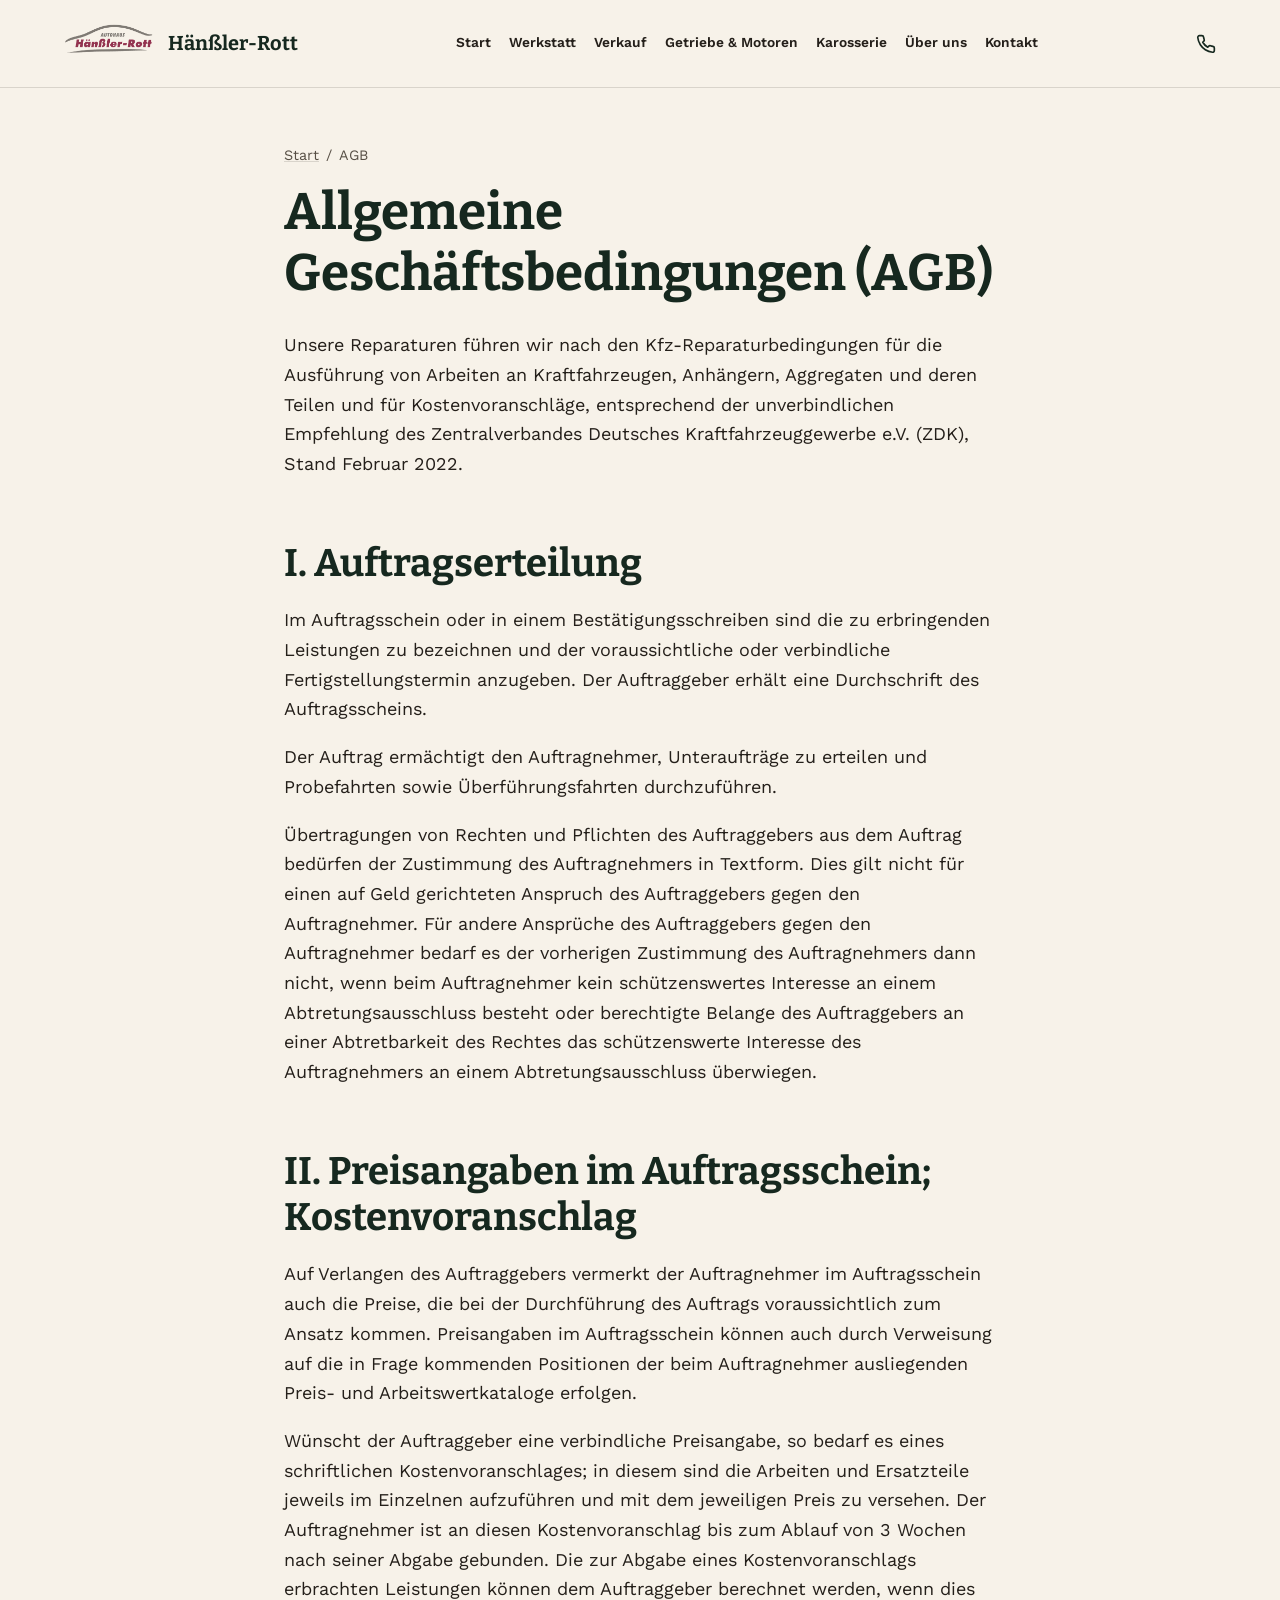
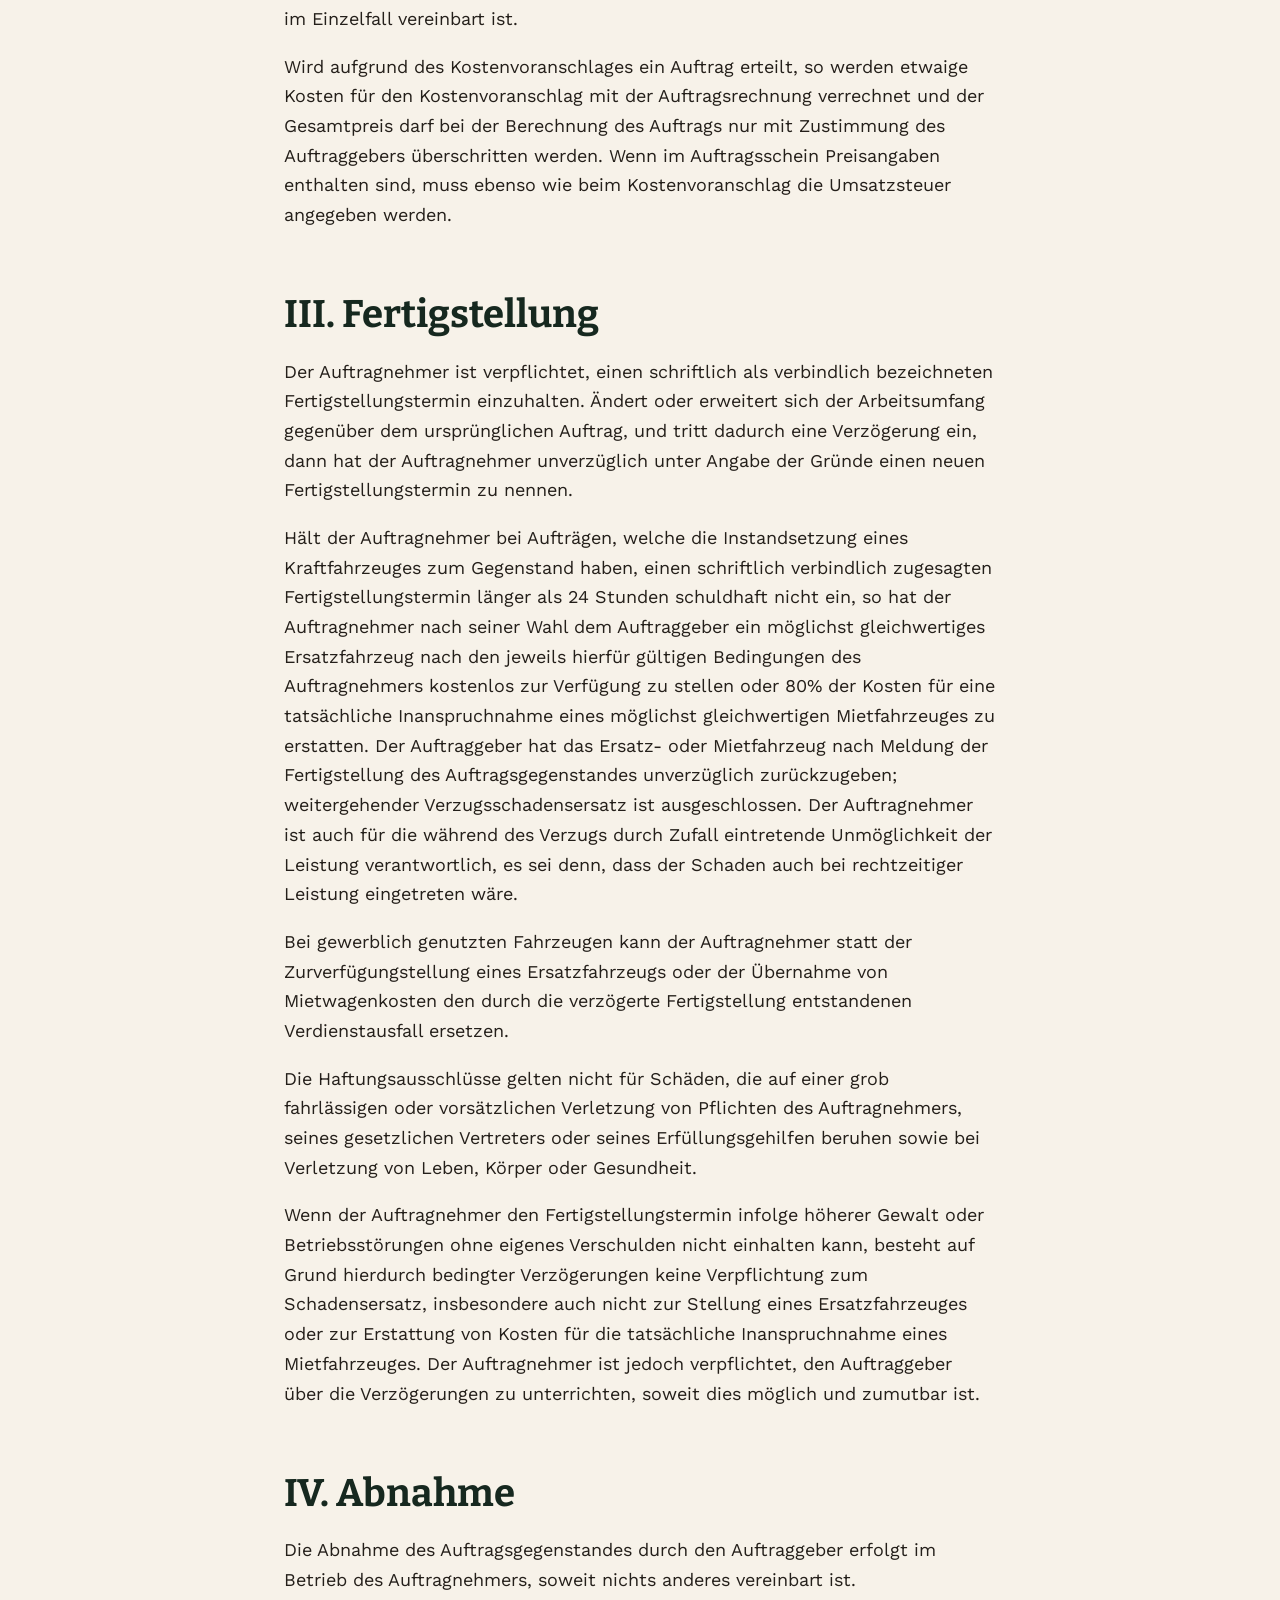
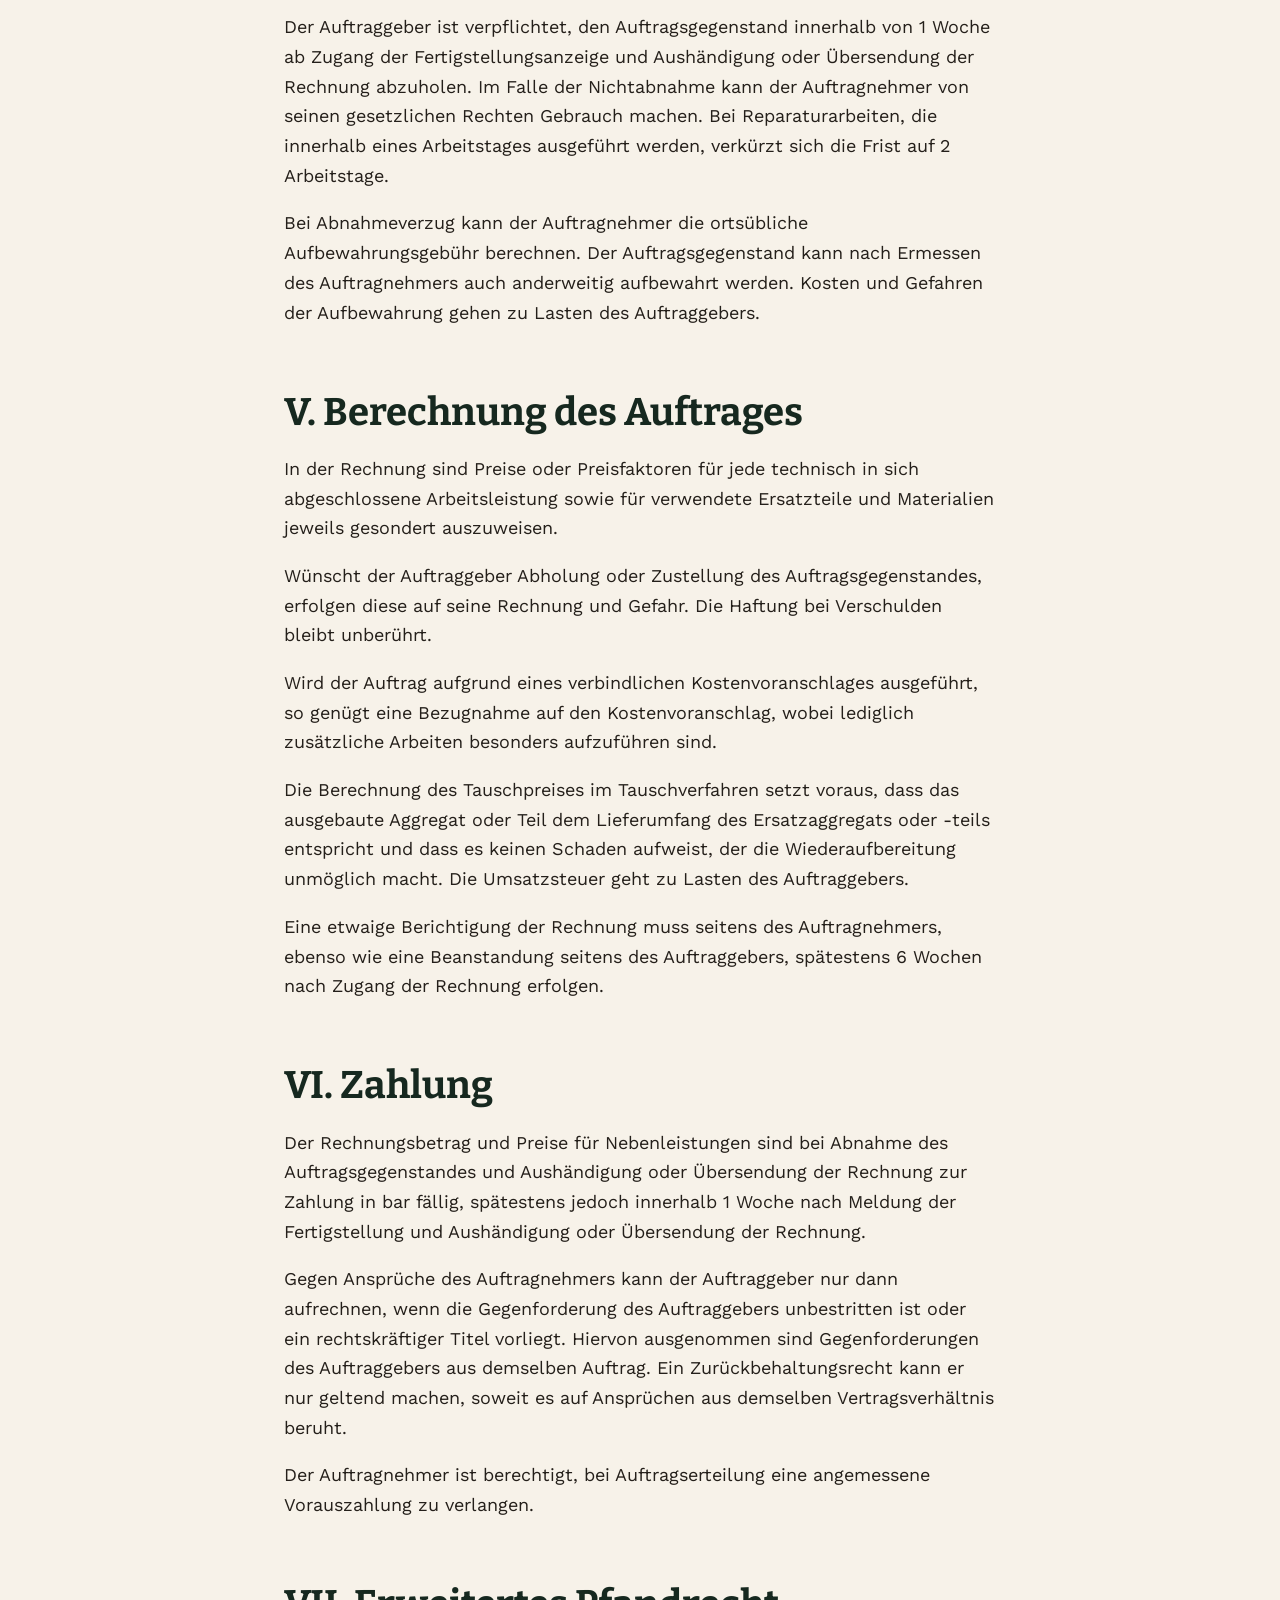
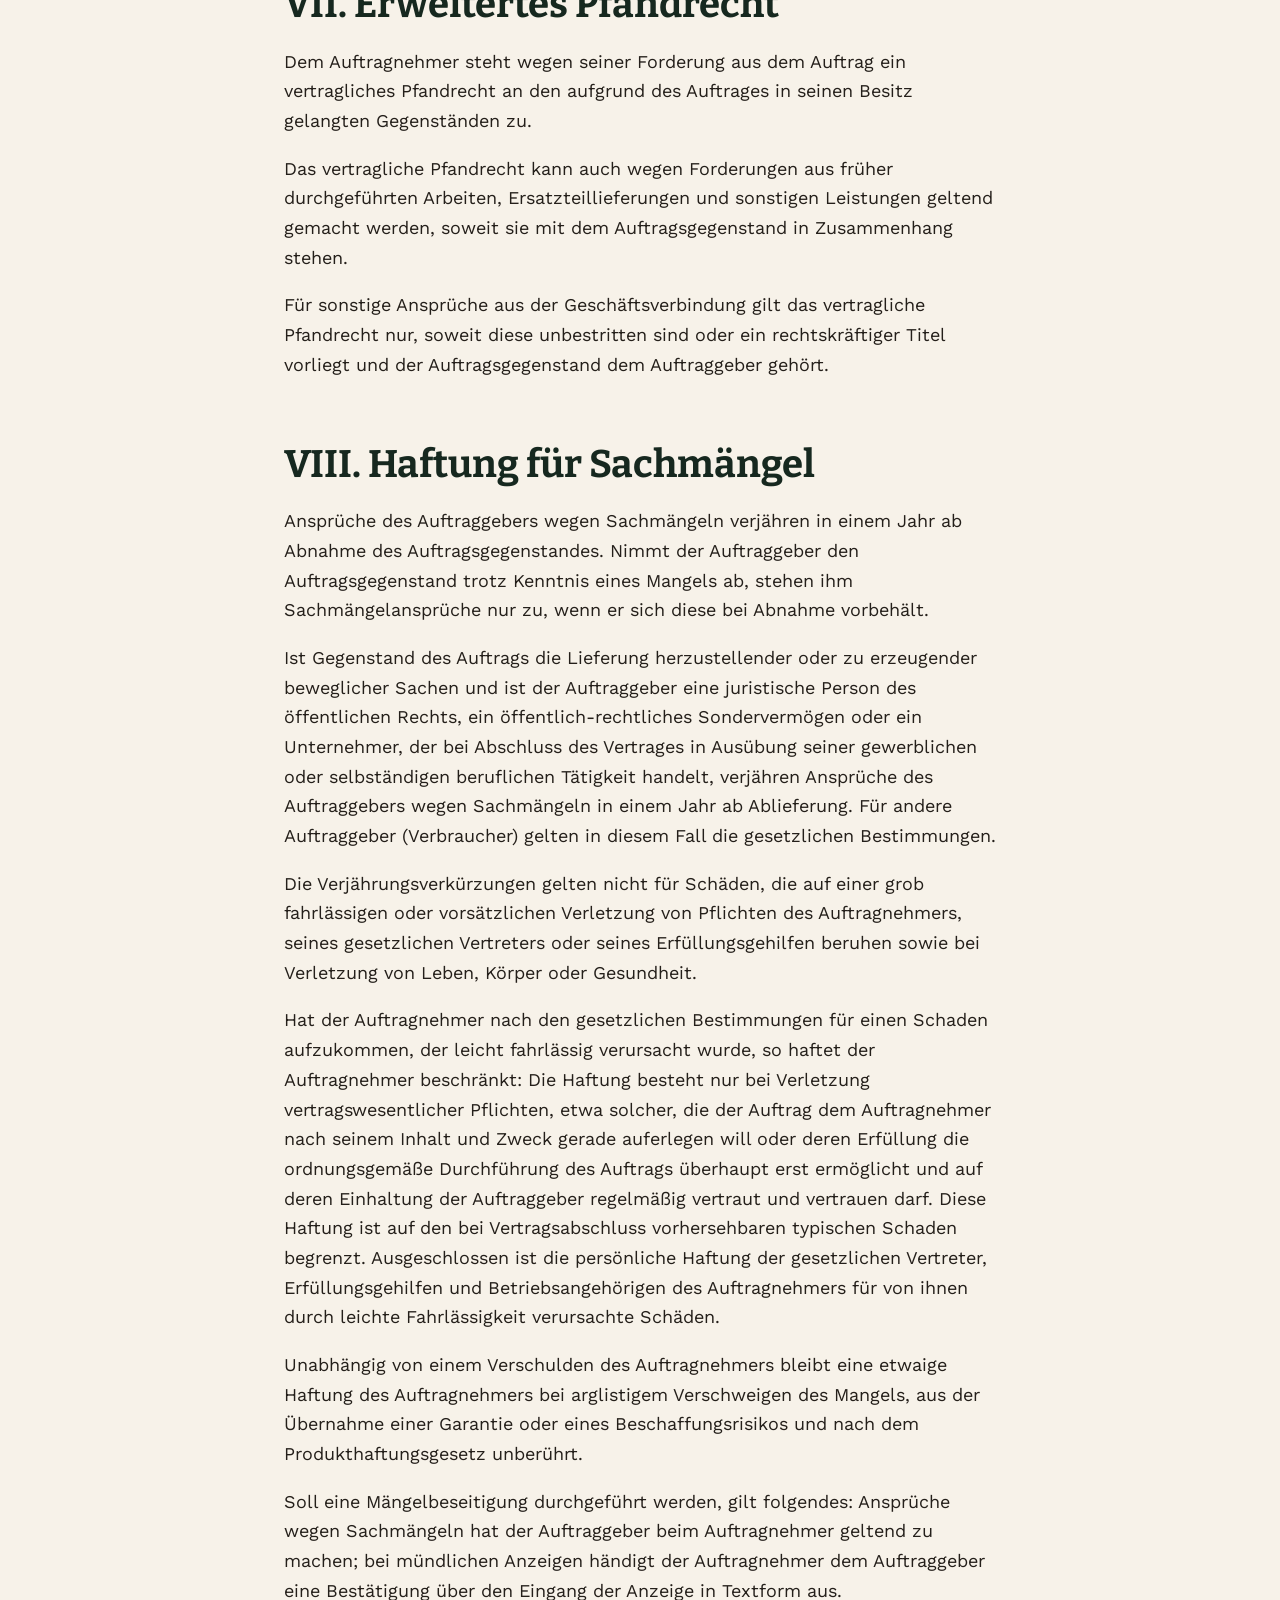
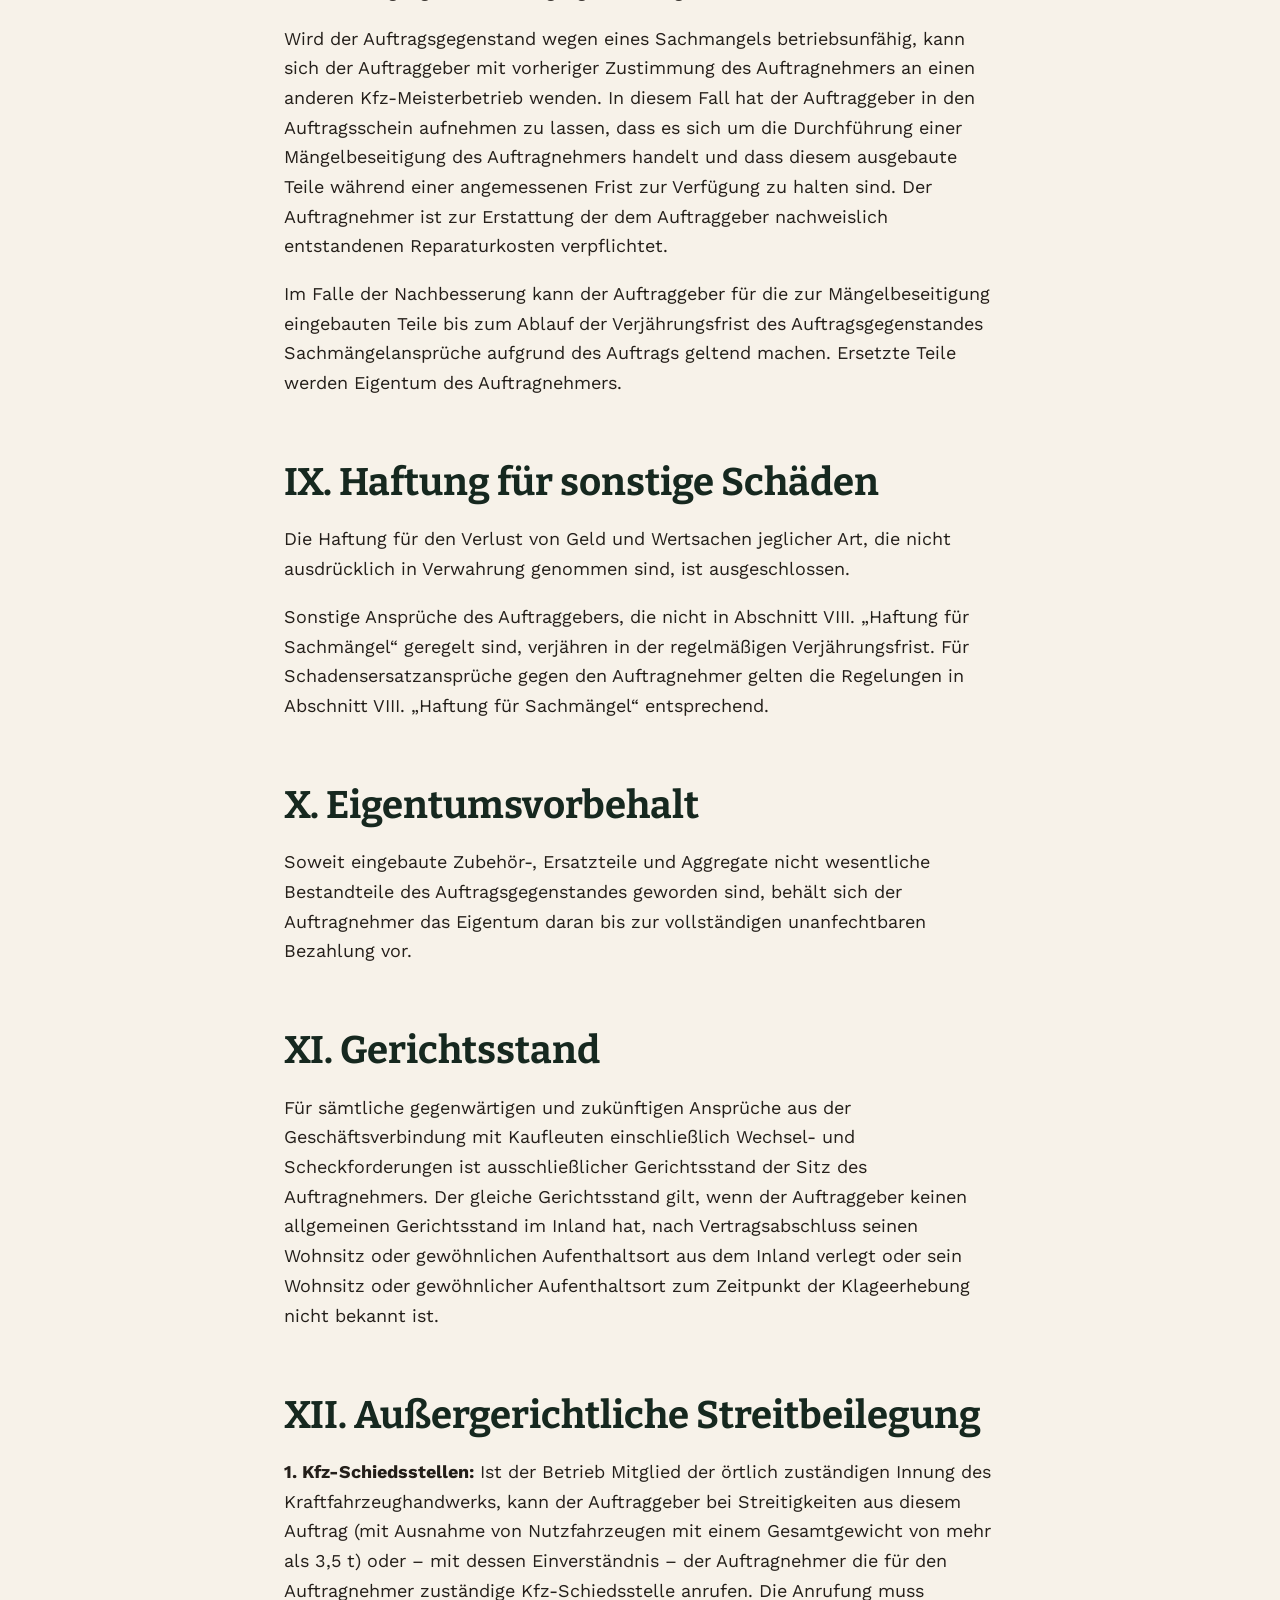
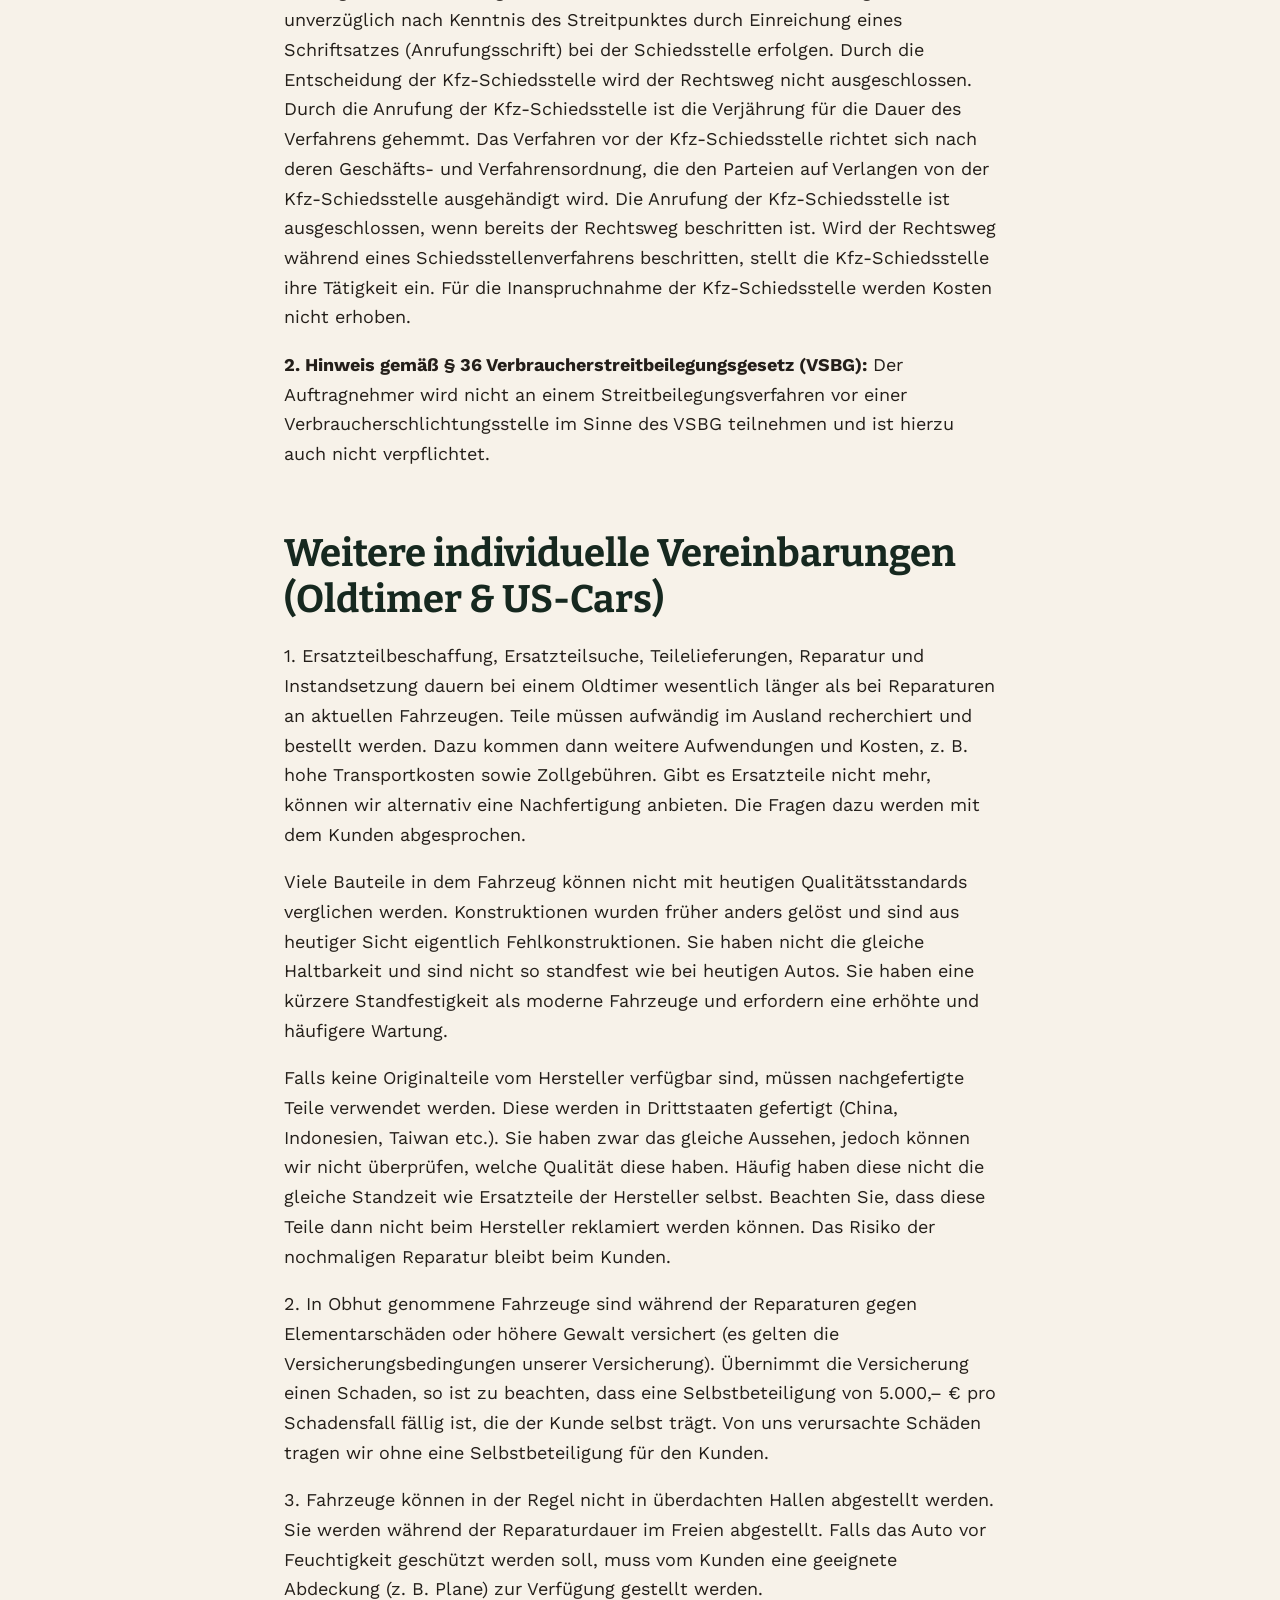
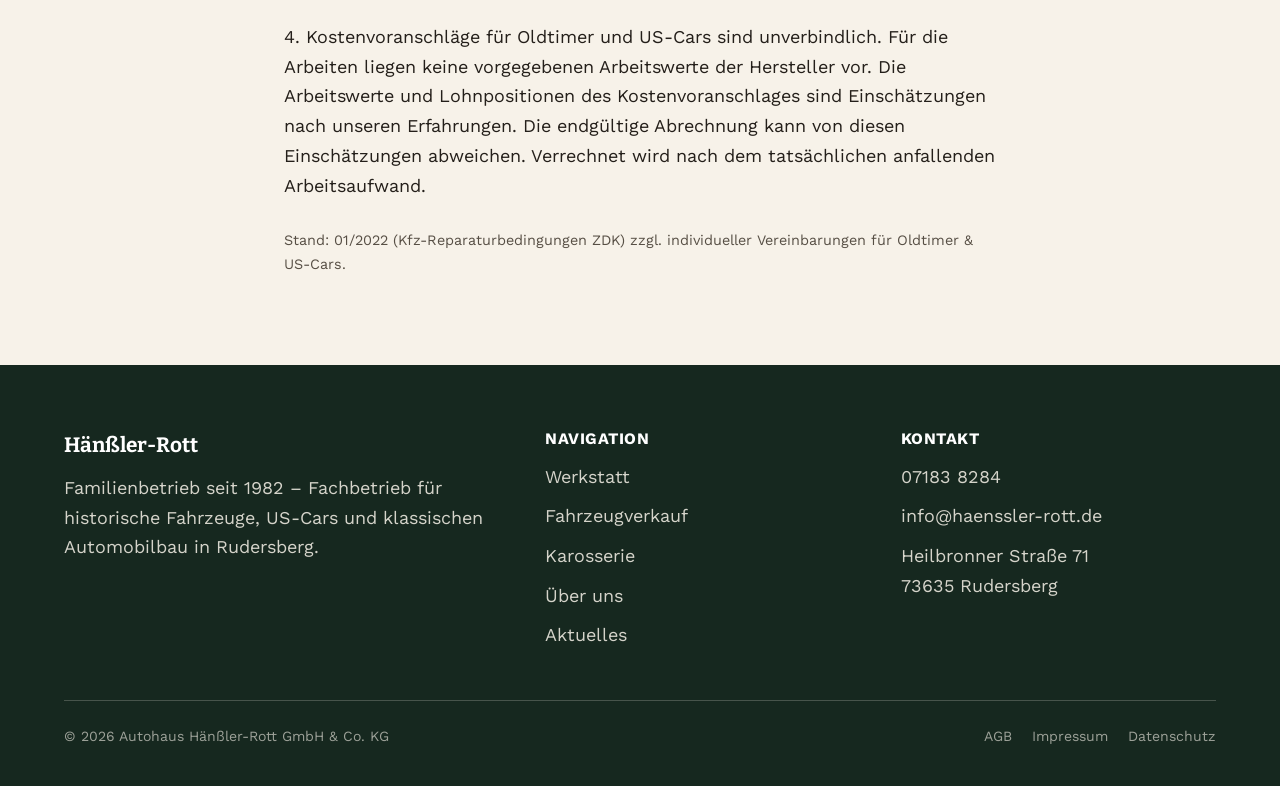
==== agb.html @ e5d375b8 "Add cache-busting query string to CSS/JS to force fresh fetch GitHub Pages/Fastly cache-control was " ====
<!DOCTYPE html>
<html lang="de">
<head>
<meta charset="UTF-8">
<meta name="viewport" content="width=device-width, initial-scale=1.0">
<meta name="description" content="Allgemeine Geschäftsbedingungen (AGB) von Autohaus Hänßler-Rott für Reparaturaufträge, inkl. besonderer Regelungen für Oldtimer und US-Cars.">
<title>AGB – Autohaus Hänßler-Rott</title>
<link rel="stylesheet" href="css/fonts.css">
<link rel="stylesheet" href="css/style.css?v=2">
</head>
<body>

<a class="skip-link" href="#main">Zum Inhalt springen</a>

<header class="site-header" id="site-header">
  <div class="container site-header__inner">
    <a href="index.html" class="site-header__brand" aria-label="Hänßler-Rott – Startseite">
      <img src="assets/images/logo.png" alt="Autohaus Hänßler-Rott Logo" class="site-header__logo-img">
      <span class="site-header__brand-text">
        <span class="site-header__brand-main">Hänßler-Rott</span>
        <span class="site-header__brand-sub">Autohaus &amp; Oldtimer-Werkstatt seit 1982</span>
      </span>
    </a>
    <nav id="site-nav" aria-label="Hauptnavigation">
      <ul class="site-nav__list">
        <li><a href="index.html" class="site-nav__link">Start</a></li>
        <li><a href="werkstatt.html" class="site-nav__link">Werkstatt</a></li>
        <li><a href="verkauf.html" class="site-nav__link">Verkauf</a></li>
        <li><a href="getriebe-motoren-differential.html" class="site-nav__link">Getriebe &amp; Motoren</a></li>
        <li><a href="karosserie.html" class="site-nav__link">Karosserie</a></li>
        <li><a href="ueber-uns.html" class="site-nav__link">Über uns</a></li>
        <li><a href="kontakt.html" class="site-nav__link">Kontakt</a></li>
      </ul>
    </nav>
    <div class="site-header__actions">
      <a href="tel:+4971838284" class="site-header__phone">
        <svg viewBox="0 0 24 24" fill="none" stroke="currentColor" stroke-width="2" stroke-linecap="round" stroke-linejoin="round" aria-hidden="true"><path d="M22 16.92v3a2 2 0 0 1-2.18 2 19.79 19.79 0 0 1-8.63-3.07 19.5 19.5 0 0 1-6-6 19.79 19.79 0 0 1-3.07-8.67A2 2 0 0 1 4.11 2h3a2 2 0 0 1 2 1.72c.127.96.361 1.903.7 2.81a2 2 0 0 1-.45 2.11L8.09 9.91a16 16 0 0 0 6 6l1.27-1.27a2 2 0 0 1 2.11-.45c.907.339 1.85.573 2.81.7A2 2 0 0 1 22 16.92z"/></svg>
        <span>07183 8284</span>
      </a>
      <button id="nav-toggle" class="nav-toggle" aria-label="Menü öffnen" aria-expanded="false" aria-controls="site-nav">
        <span></span><span></span><span></span>
      </button>
    </div>
  </div>
</header>

<main id="main">
  <section class="section" style="padding-top:56px;">
    <div class="container legal-content">
      <p class="breadcrumb" style="color: var(--color-ink-soft);"><a href="index.html">Start</a><span aria-hidden="true">/</span>AGB</p>
      <h1>Allgemeine Geschäftsbedingungen (AGB)</h1>
      <p>Unsere Reparaturen führen wir nach den Kfz-Reparaturbedingungen für die Ausführung von Arbeiten an Kraftfahrzeugen, Anhängern, Aggregaten und deren Teilen und für Kostenvoranschläge, entsprechend der unverbindlichen Empfehlung des Zentralverbandes Deutsches Kraftfahrzeuggewerbe e.V. (ZDK), Stand Februar 2022.</p>

      <h2>I. Auftragserteilung</h2>
      <p>Im Auftragsschein oder in einem Bestätigungsschreiben sind die zu erbringenden Leistungen zu bezeichnen und der voraussichtliche oder verbindliche Fertigstellungstermin anzugeben. Der Auftraggeber erhält eine Durchschrift des Auftragsscheins.</p>
      <p>Der Auftrag ermächtigt den Auftragnehmer, Unteraufträge zu erteilen und Probefahrten sowie Überführungsfahrten durchzuführen.</p>
      <p>Übertragungen von Rechten und Pflichten des Auftraggebers aus dem Auftrag bedürfen der Zustimmung des Auftragnehmers in Textform. Dies gilt nicht für einen auf Geld gerichteten Anspruch des Auftraggebers gegen den Auftragnehmer. Für andere Ansprüche des Auftraggebers gegen den Auftragnehmer bedarf es der vorherigen Zustimmung des Auftragnehmers dann nicht, wenn beim Auftragnehmer kein schützenswertes Interesse an einem Abtretungsausschluss besteht oder berechtigte Belange des Auftraggebers an einer Abtretbarkeit des Rechtes das schützenswerte Interesse des Auftragnehmers an einem Abtretungsausschluss überwiegen.</p>

      <h2>II. Preisangaben im Auftragsschein; Kostenvoranschlag</h2>
      <p>Auf Verlangen des Auftraggebers vermerkt der Auftragnehmer im Auftragsschein auch die Preise, die bei der Durchführung des Auftrags voraussichtlich zum Ansatz kommen. Preisangaben im Auftragsschein können auch durch Verweisung auf die in Frage kommenden Positionen der beim Auftragnehmer ausliegenden Preis- und Arbeitswertkataloge erfolgen.</p>
      <p>Wünscht der Auftraggeber eine verbindliche Preisangabe, so bedarf es eines schriftlichen Kostenvoranschlages; in diesem sind die Arbeiten und Ersatzteile jeweils im Einzelnen aufzuführen und mit dem jeweiligen Preis zu versehen. Der Auftragnehmer ist an diesen Kostenvoranschlag bis zum Ablauf von 3 Wochen nach seiner Abgabe gebunden. Die zur Abgabe eines Kostenvoranschlags erbrachten Leistungen können dem Auftraggeber berechnet werden, wenn dies im Einzelfall vereinbart ist.</p>
      <p>Wird aufgrund des Kostenvoranschlages ein Auftrag erteilt, so werden etwaige Kosten für den Kostenvoranschlag mit der Auftragsrechnung verrechnet und der Gesamtpreis darf bei der Berechnung des Auftrags nur mit Zustimmung des Auftraggebers überschritten werden. Wenn im Auftragsschein Preisangaben enthalten sind, muss ebenso wie beim Kostenvoranschlag die Umsatzsteuer angegeben werden.</p>

      <h2>III. Fertigstellung</h2>
      <p>Der Auftragnehmer ist verpflichtet, einen schriftlich als verbindlich bezeichneten Fertigstellungstermin einzuhalten. Ändert oder erweitert sich der Arbeitsumfang gegenüber dem ursprünglichen Auftrag, und tritt dadurch eine Verzögerung ein, dann hat der Auftragnehmer unverzüglich unter Angabe der Gründe einen neuen Fertigstellungstermin zu nennen.</p>
      <p>Hält der Auftragnehmer bei Aufträgen, welche die Instandsetzung eines Kraftfahrzeuges zum Gegenstand haben, einen schriftlich verbindlich zugesagten Fertigstellungstermin länger als 24 Stunden schuldhaft nicht ein, so hat der Auftragnehmer nach seiner Wahl dem Auftraggeber ein möglichst gleichwertiges Ersatzfahrzeug nach den jeweils hierfür gültigen Bedingungen des Auftragnehmers kostenlos zur Verfügung zu stellen oder 80% der Kosten für eine tatsächliche Inanspruchnahme eines möglichst gleichwertigen Mietfahrzeuges zu erstatten. Der Auftraggeber hat das Ersatz- oder Mietfahrzeug nach Meldung der Fertigstellung des Auftragsgegenstandes unverzüglich zurückzugeben; weitergehender Verzugsschadensersatz ist ausgeschlossen. Der Auftragnehmer ist auch für die während des Verzugs durch Zufall eintretende Unmöglichkeit der Leistung verantwortlich, es sei denn, dass der Schaden auch bei rechtzeitiger Leistung eingetreten wäre.</p>
      <p>Bei gewerblich genutzten Fahrzeugen kann der Auftragnehmer statt der Zurverfügungstellung eines Ersatzfahrzeugs oder der Übernahme von Mietwagenkosten den durch die verzögerte Fertigstellung entstandenen Verdienstausfall ersetzen.</p>
      <p>Die Haftungsausschlüsse gelten nicht für Schäden, die auf einer grob fahrlässigen oder vorsätzlichen Verletzung von Pflichten des Auftragnehmers, seines gesetzlichen Vertreters oder seines Erfüllungsgehilfen beruhen sowie bei Verletzung von Leben, Körper oder Gesundheit.</p>
      <p>Wenn der Auftragnehmer den Fertigstellungstermin infolge höherer Gewalt oder Betriebsstörungen ohne eigenes Verschulden nicht einhalten kann, besteht auf Grund hierdurch bedingter Verzögerungen keine Verpflichtung zum Schadensersatz, insbesondere auch nicht zur Stellung eines Ersatzfahrzeuges oder zur Erstattung von Kosten für die tatsächliche Inanspruchnahme eines Mietfahrzeuges. Der Auftragnehmer ist jedoch verpflichtet, den Auftraggeber über die Verzögerungen zu unterrichten, soweit dies möglich und zumutbar ist.</p>

      <h2>IV. Abnahme</h2>
      <p>Die Abnahme des Auftragsgegenstandes durch den Auftraggeber erfolgt im Betrieb des Auftragnehmers, soweit nichts anderes vereinbart ist.</p>
      <p>Der Auftraggeber ist verpflichtet, den Auftragsgegenstand innerhalb von 1 Woche ab Zugang der Fertigstellungsanzeige und Aushändigung oder Übersendung der Rechnung abzuholen. Im Falle der Nichtabnahme kann der Auftragnehmer von seinen gesetzlichen Rechten Gebrauch machen. Bei Reparaturarbeiten, die innerhalb eines Arbeitstages ausgeführt werden, verkürzt sich die Frist auf 2 Arbeitstage.</p>
      <p>Bei Abnahmeverzug kann der Auftragnehmer die ortsübliche Aufbewahrungsgebühr berechnen. Der Auftragsgegenstand kann nach Ermessen des Auftragnehmers auch anderweitig aufbewahrt werden. Kosten und Gefahren der Aufbewahrung gehen zu Lasten des Auftraggebers.</p>

      <h2>V. Berechnung des Auftrages</h2>
      <p>In der Rechnung sind Preise oder Preisfaktoren für jede technisch in sich abgeschlossene Arbeitsleistung sowie für verwendete Ersatzteile und Materialien jeweils gesondert auszuweisen.</p>
      <p>Wünscht der Auftraggeber Abholung oder Zustellung des Auftragsgegenstandes, erfolgen diese auf seine Rechnung und Gefahr. Die Haftung bei Verschulden bleibt unberührt.</p>
      <p>Wird der Auftrag aufgrund eines verbindlichen Kostenvoranschlages ausgeführt, so genügt eine Bezugnahme auf den Kostenvoranschlag, wobei lediglich zusätzliche Arbeiten besonders aufzuführen sind.</p>
      <p>Die Berechnung des Tauschpreises im Tauschverfahren setzt voraus, dass das ausgebaute Aggregat oder Teil dem Lieferumfang des Ersatzaggregats oder -teils entspricht und dass es keinen Schaden aufweist, der die Wiederaufbereitung unmöglich macht. Die Umsatzsteuer geht zu Lasten des Auftraggebers.</p>
      <p>Eine etwaige Berichtigung der Rechnung muss seitens des Auftragnehmers, ebenso wie eine Beanstandung seitens des Auftraggebers, spätestens 6 Wochen nach Zugang der Rechnung erfolgen.</p>

      <h2>VI. Zahlung</h2>
      <p>Der Rechnungsbetrag und Preise für Nebenleistungen sind bei Abnahme des Auftragsgegenstandes und Aushändigung oder Übersendung der Rechnung zur Zahlung in bar fällig, spätestens jedoch innerhalb 1 Woche nach Meldung der Fertigstellung und Aushändigung oder Übersendung der Rechnung.</p>
      <p>Gegen Ansprüche des Auftragnehmers kann der Auftraggeber nur dann aufrechnen, wenn die Gegenforderung des Auftraggebers unbestritten ist oder ein rechtskräftiger Titel vorliegt. Hiervon ausgenommen sind Gegenforderungen des Auftraggebers aus demselben Auftrag. Ein Zurückbehaltungsrecht kann er nur geltend machen, soweit es auf Ansprüchen aus demselben Vertragsverhältnis beruht.</p>
      <p>Der Auftragnehmer ist berechtigt, bei Auftragserteilung eine angemessene Vorauszahlung zu verlangen.</p>

      <h2>VII. Erweitertes Pfandrecht</h2>
      <p>Dem Auftragnehmer steht wegen seiner Forderung aus dem Auftrag ein vertragliches Pfandrecht an den aufgrund des Auftrages in seinen Besitz gelangten Gegenständen zu.</p>
      <p>Das vertragliche Pfandrecht kann auch wegen Forderungen aus früher durchgeführten Arbeiten, Ersatzteillieferungen und sonstigen Leistungen geltend gemacht werden, soweit sie mit dem Auftragsgegenstand in Zusammenhang stehen.</p>
      <p>Für sonstige Ansprüche aus der Geschäftsverbindung gilt das vertragliche Pfandrecht nur, soweit diese unbestritten sind oder ein rechtskräftiger Titel vorliegt und der Auftragsgegenstand dem Auftraggeber gehört.</p>

      <h2>VIII. Haftung für Sachmängel</h2>
      <p>Ansprüche des Auftraggebers wegen Sachmängeln verjähren in einem Jahr ab Abnahme des Auftragsgegenstandes. Nimmt der Auftraggeber den Auftragsgegenstand trotz Kenntnis eines Mangels ab, stehen ihm Sachmängelansprüche nur zu, wenn er sich diese bei Abnahme vorbehält.</p>
      <p>Ist Gegenstand des Auftrags die Lieferung herzustellender oder zu erzeugender beweglicher Sachen und ist der Auftraggeber eine juristische Person des öffentlichen Rechts, ein öffentlich-rechtliches Sondervermögen oder ein Unternehmer, der bei Abschluss des Vertrages in Ausübung seiner gewerblichen oder selbständigen beruflichen Tätigkeit handelt, verjähren Ansprüche des Auftraggebers wegen Sachmängeln in einem Jahr ab Ablieferung. Für andere Auftraggeber (Verbraucher) gelten in diesem Fall die gesetzlichen Bestimmungen.</p>
      <p>Die Verjährungsverkürzungen gelten nicht für Schäden, die auf einer grob fahrlässigen oder vorsätzlichen Verletzung von Pflichten des Auftragnehmers, seines gesetzlichen Vertreters oder seines Erfüllungsgehilfen beruhen sowie bei Verletzung von Leben, Körper oder Gesundheit.</p>
      <p>Hat der Auftragnehmer nach den gesetzlichen Bestimmungen für einen Schaden aufzukommen, der leicht fahrlässig verursacht wurde, so haftet der Auftragnehmer beschränkt: Die Haftung besteht nur bei Verletzung vertragswesentlicher Pflichten, etwa solcher, die der Auftrag dem Auftragnehmer nach seinem Inhalt und Zweck gerade auferlegen will oder deren Erfüllung die ordnungsgemäße Durchführung des Auftrags überhaupt erst ermöglicht und auf deren Einhaltung der Auftraggeber regelmäßig vertraut und vertrauen darf. Diese Haftung ist auf den bei Vertragsabschluss vorhersehbaren typischen Schaden begrenzt. Ausgeschlossen ist die persönliche Haftung der gesetzlichen Vertreter, Erfüllungsgehilfen und Betriebsangehörigen des Auftragnehmers für von ihnen durch leichte Fahrlässigkeit verursachte Schäden.</p>
      <p>Unabhängig von einem Verschulden des Auftragnehmers bleibt eine etwaige Haftung des Auftragnehmers bei arglistigem Verschweigen des Mangels, aus der Übernahme einer Garantie oder eines Beschaffungsrisikos und nach dem Produkthaftungsgesetz unberührt.</p>
      <p>Soll eine Mängelbeseitigung durchgeführt werden, gilt folgendes: Ansprüche wegen Sachmängeln hat der Auftraggeber beim Auftragnehmer geltend zu machen; bei mündlichen Anzeigen händigt der Auftragnehmer dem Auftraggeber eine Bestätigung über den Eingang der Anzeige in Textform aus.</p>
      <p>Wird der Auftragsgegenstand wegen eines Sachmangels betriebsunfähig, kann sich der Auftraggeber mit vorheriger Zustimmung des Auftragnehmers an einen anderen Kfz-Meisterbetrieb wenden. In diesem Fall hat der Auftraggeber in den Auftragsschein aufnehmen zu lassen, dass es sich um die Durchführung einer Mängelbeseitigung des Auftragnehmers handelt und dass diesem ausgebaute Teile während einer angemessenen Frist zur Verfügung zu halten sind. Der Auftragnehmer ist zur Erstattung der dem Auftraggeber nachweislich entstandenen Reparaturkosten verpflichtet.</p>
      <p>Im Falle der Nachbesserung kann der Auftraggeber für die zur Mängelbeseitigung eingebauten Teile bis zum Ablauf der Verjährungsfrist des Auftragsgegenstandes Sachmängelansprüche aufgrund des Auftrags geltend machen. Ersetzte Teile werden Eigentum des Auftragnehmers.</p>

      <h2>IX. Haftung für sonstige Schäden</h2>
      <p>Die Haftung für den Verlust von Geld und Wertsachen jeglicher Art, die nicht ausdrücklich in Verwahrung genommen sind, ist ausgeschlossen.</p>
      <p>Sonstige Ansprüche des Auftraggebers, die nicht in Abschnitt VIII. „Haftung für Sachmängel“ geregelt sind, verjähren in der regelmäßigen Verjährungsfrist. Für Schadensersatzansprüche gegen den Auftragnehmer gelten die Regelungen in Abschnitt VIII. „Haftung für Sachmängel“ entsprechend.</p>

      <h2>X. Eigentumsvorbehalt</h2>
      <p>Soweit eingebaute Zubehör-, Ersatzteile und Aggregate nicht wesentliche Bestandteile des Auftragsgegenstandes geworden sind, behält sich der Auftragnehmer das Eigentum daran bis zur vollständigen unanfechtbaren Bezahlung vor.</p>

      <h2>XI. Gerichtsstand</h2>
      <p>Für sämtliche gegenwärtigen und zukünftigen Ansprüche aus der Geschäftsverbindung mit Kaufleuten einschließlich Wechsel- und Scheckforderungen ist ausschließlicher Gerichtsstand der Sitz des Auftragnehmers. Der gleiche Gerichtsstand gilt, wenn der Auftraggeber keinen allgemeinen Gerichtsstand im Inland hat, nach Vertragsabschluss seinen Wohnsitz oder gewöhnlichen Aufenthaltsort aus dem Inland verlegt oder sein Wohnsitz oder gewöhnlicher Aufenthaltsort zum Zeitpunkt der Klageerhebung nicht bekannt ist.</p>

      <h2>XII. Außergerichtliche Streitbeilegung</h2>
      <p><strong>1. Kfz-Schiedsstellen:</strong> Ist der Betrieb Mitglied der örtlich zuständigen Innung des Kraftfahrzeughandwerks, kann der Auftraggeber bei Streitigkeiten aus diesem Auftrag (mit Ausnahme von Nutzfahrzeugen mit einem Gesamtgewicht von mehr als 3,5 t) oder – mit dessen Einverständnis – der Auftragnehmer die für den Auftragnehmer zuständige Kfz-Schiedsstelle anrufen. Die Anrufung muss unverzüglich nach Kenntnis des Streitpunktes durch Einreichung eines Schriftsatzes (Anrufungsschrift) bei der Schiedsstelle erfolgen. Durch die Entscheidung der Kfz-Schiedsstelle wird der Rechtsweg nicht ausgeschlossen. Durch die Anrufung der Kfz-Schiedsstelle ist die Verjährung für die Dauer des Verfahrens gehemmt. Das Verfahren vor der Kfz-Schiedsstelle richtet sich nach deren Geschäfts- und Verfahrensordnung, die den Parteien auf Verlangen von der Kfz-Schiedsstelle ausgehändigt wird. Die Anrufung der Kfz-Schiedsstelle ist ausgeschlossen, wenn bereits der Rechtsweg beschritten ist. Wird der Rechtsweg während eines Schiedsstellenverfahrens beschritten, stellt die Kfz-Schiedsstelle ihre Tätigkeit ein. Für die Inanspruchnahme der Kfz-Schiedsstelle werden Kosten nicht erhoben.</p>
      <p><strong>2. Hinweis gemäß § 36 Verbraucherstreitbeilegungsgesetz (VSBG):</strong> Der Auftragnehmer wird nicht an einem Streitbeilegungsverfahren vor einer Verbraucherschlichtungsstelle im Sinne des VSBG teilnehmen und ist hierzu auch nicht verpflichtet.</p>

      <h2>Weitere individuelle Vereinbarungen (Oldtimer &amp; US-Cars)</h2>
      <p>1. Ersatzteilbeschaffung, Ersatzteilsuche, Teilelieferungen, Reparatur und Instandsetzung dauern bei einem Oldtimer wesentlich länger als bei Reparaturen an aktuellen Fahrzeugen. Teile müssen aufwändig im Ausland recherchiert und bestellt werden. Dazu kommen dann weitere Aufwendungen und Kosten, z. B. hohe Transportkosten sowie Zollgebühren. Gibt es Ersatzteile nicht mehr, können wir alternativ eine Nachfertigung anbieten. Die Fragen dazu werden mit dem Kunden abgesprochen.</p>
      <p>Viele Bauteile in dem Fahrzeug können nicht mit heutigen Qualitätsstandards verglichen werden. Konstruktionen wurden früher anders gelöst und sind aus heutiger Sicht eigentlich Fehlkonstruktionen. Sie haben nicht die gleiche Haltbarkeit und sind nicht so standfest wie bei heutigen Autos. Sie haben eine kürzere Standfestigkeit als moderne Fahrzeuge und erfordern eine erhöhte und häufigere Wartung.</p>
      <p>Falls keine Originalteile vom Hersteller verfügbar sind, müssen nachgefertigte Teile verwendet werden. Diese werden in Drittstaaten gefertigt (China, Indonesien, Taiwan etc.). Sie haben zwar das gleiche Aussehen, jedoch können wir nicht überprüfen, welche Qualität diese haben. Häufig haben diese nicht die gleiche Standzeit wie Ersatzteile der Hersteller selbst. Beachten Sie, dass diese Teile dann nicht beim Hersteller reklamiert werden können. Das Risiko der nochmaligen Reparatur bleibt beim Kunden.</p>
      <p>2. In Obhut genommene Fahrzeuge sind während der Reparaturen gegen Elementarschäden oder höhere Gewalt versichert (es gelten die Versicherungsbedingungen unserer Versicherung). Übernimmt die Versicherung einen Schaden, so ist zu beachten, dass eine Selbstbeteiligung von 5.000,– € pro Schadensfall fällig ist, die der Kunde selbst trägt. Von uns verursachte Schäden tragen wir ohne eine Selbstbeteiligung für den Kunden.</p>
      <p>3. Fahrzeuge können in der Regel nicht in überdachten Hallen abgestellt werden. Sie werden während der Reparaturdauer im Freien abgestellt. Falls das Auto vor Feuchtigkeit geschützt werden soll, muss vom Kunden eine geeignete Abdeckung (z. B. Plane) zur Verfügung gestellt werden.</p>
      <p>4. Kostenvoranschläge für Oldtimer und US-Cars sind unverbindlich. Für die Arbeiten liegen keine vorgegebenen Arbeitswerte der Hersteller vor. Die Arbeitswerte und Lohnpositionen des Kostenvoranschlages sind Einschätzungen nach unseren Erfahrungen. Die endgültige Abrechnung kann von diesen Einschätzungen abweichen. Verrechnet wird nach dem tatsächlichen anfallenden Arbeitsaufwand.</p>

      <p style="margin-top:2em; color: var(--color-ink-soft); font-size:0.9rem;">Stand: 01/2022 (Kfz-Reparaturbedingungen ZDK) zzgl. individueller Vereinbarungen für Oldtimer &amp; US-Cars.</p>
    </div>
  </section>
</main>

<footer class="site-footer">
  <div class="container">
    <div class="footer-grid">
      <div>
        <div class="footer-brand">Hänßler-Rott</div>
        <p>Familienbetrieb seit 1982 – Fachbetrieb für historische Fahrzeuge, US-Cars und klassischen Automobilbau in Rudersberg.</p>
      </div>
      <div>
        <h4>Navigation</h4>
        <ul>
          <li><a href="werkstatt.html">Werkstatt</a></li>
          <li><a href="verkauf.html">Fahrzeugverkauf</a></li>
          <li><a href="karosserie.html">Karosserie</a></li>
          <li><a href="ueber-uns.html">Über uns</a></li>
          <li><a href="aktuelles.html">Aktuelles</a></li>
        </ul>
      </div>
      <div>
        <h4>Kontakt</h4>
        <ul>
          <li><a href="tel:+4971838284">07183 8284</a></li>
          <li><a href="mailto:info@haenssler-rott.de">info@haenssler-rott.de</a></li>
          <li>Heilbronner Straße 71<br>73635 Rudersberg</li>
        </ul>
      </div>
    </div>
    <div class="footer-bottom">
      <span>&copy; <span id="year"></span> Autohaus Hänßler-Rott GmbH &amp; Co. KG</span>
      <ul>
        <li><a href="agb.html">AGB</a></li>
        <li><a href="impressum.html">Impressum</a></li>
        <li><a href="datenschutz.html">Datenschutz</a></li>
      </ul>
    </div>
  </div>
</footer>

<script src="js/main.js?v=2"></script>
</body>
</html>
---- css/fonts.css ----
/* ============================================================
   fonts.css – Selbst gehostete Google Fonts (Bitter, Work Sans).
   Kein Nachladen von fonts.googleapis.com / fonts.gstatic.com beim
   Seitenaufruf (DSGVO: keine Verbindung zu Google-Servern nötig).

   Dateien liegen lokal unter assets/fonts/ und wurden 1:1 von Google
   Fonts heruntergeladen (Bitter 400/600/700/800 + Italic 400, Work
   Sans 400/500/600/700). Enthalten sind "latin" und "latin-ext"
   (deckt Deutsch inkl. ä/ö/ü/ß vollständig ab).
   ============================================================ */

/* ── Bitter (Headlines) ─────────────────────────────────────── */
/* latin-ext */
@font-face {
  font-family: 'Bitter';
  font-style: italic;
  font-weight: 400;
  font-display: swap;
  src: url('../assets/fonts/raxjHiqOu8IVPmn7epZnDMyKBvHf5D6c4Pz-UXByjeU.woff2') format('woff2');
  unicode-range: U+0100-02BA, U+02BD-02C5, U+02C7-02CC, U+02CE-02D7, U+02DD-02FF, U+0304, U+0308, U+0329, U+1D00-1DBF, U+1E00-1E9F, U+1EF2-1EFF, U+2020, U+20A0-20AB, U+20AD-20C0, U+2113, U+2C60-2C7F, U+A720-A7FF;
}
/* latin */
@font-face {
  font-family: 'Bitter';
  font-style: italic;
  font-weight: 400;
  font-display: swap;
  src: url('../assets/fonts/raxjHiqOu8IVPmn7epZnDMyKBvHf5D6c4Pz-X3By.woff2') format('woff2');
  unicode-range: U+0000-00FF, U+0131, U+0152-0153, U+02BB-02BC, U+02C6, U+02DA, U+02DC, U+0304, U+0308, U+0329, U+2000-206F, U+20AC, U+2122, U+2191, U+2193, U+2212, U+2215, U+FEFF, U+FFFD;
}
/* latin-ext */
@font-face {
  font-family: 'Bitter';
  font-style: normal;
  font-weight: 400;
  font-display: swap;
  src: url('../assets/fonts/rax8HiqOu8IVPmn7cYxpPDk.woff2') format('woff2');
  unicode-range: U+0100-02BA, U+02BD-02C5, U+02C7-02CC, U+02CE-02D7, U+02DD-02FF, U+0304, U+0308, U+0329, U+1D00-1DBF, U+1E00-1E9F, U+1EF2-1EFF, U+2020, U+20A0-20AB, U+20AD-20C0, U+2113, U+2C60-2C7F, U+A720-A7FF;
}
/* latin */
@font-face {
  font-family: 'Bitter';
  font-style: normal;
  font-weight: 400;
  font-display: swap;
  src: url('../assets/fonts/rax8HiqOu8IVPmn7f4xp.woff2') format('woff2');
  unicode-range: U+0000-00FF, U+0131, U+0152-0153, U+02BB-02BC, U+02C6, U+02DA, U+02DC, U+0304, U+0308, U+0329, U+2000-206F, U+20AC, U+2122, U+2191, U+2193, U+2212, U+2215, U+FEFF, U+FFFD;
}
/* latin-ext */
@font-face {
  font-family: 'Bitter';
  font-style: normal;
  font-weight: 600;
  font-display: swap;
  src: url('../assets/fonts/rax8HiqOu8IVPmn7cYxpPDk.woff2') format('woff2');
  unicode-range: U+0100-02BA, U+02BD-02C5, U+02C7-02CC, U+02CE-02D7, U+02DD-02FF, U+0304, U+0308, U+0329, U+1D00-1DBF, U+1E00-1E9F, U+1EF2-1EFF, U+2020, U+20A0-20AB, U+20AD-20C0, U+2113, U+2C60-2C7F, U+A720-A7FF;
}
/* latin */
@font-face {
  font-family: 'Bitter';
  font-style: normal;
  font-weight: 600;
  font-display: swap;
  src: url('../assets/fonts/rax8HiqOu8IVPmn7f4xp.woff2') format('woff2');
  unicode-range: U+0000-00FF, U+0131, U+0152-0153, U+02BB-02BC, U+02C6, U+02DA, U+02DC, U+0304, U+0308, U+0329, U+2000-206F, U+20AC, U+2122, U+2191, U+2193, U+2212, U+2215, U+FEFF, U+FFFD;
}
/* latin-ext */
@font-face {
  font-family: 'Bitter';
  font-style: normal;
  font-weight: 700;
  font-display: swap;
  src: url('../assets/fonts/rax8HiqOu8IVPmn7cYxpPDk.woff2') format('woff2');
  unicode-range: U+0100-02BA, U+02BD-02C5, U+02C7-02CC, U+02CE-02D7, U+02DD-02FF, U+0304, U+0308, U+0329, U+1D00-1DBF, U+1E00-1E9F, U+1EF2-1EFF, U+2020, U+20A0-20AB, U+20AD-20C0, U+2113, U+2C60-2C7F, U+A720-A7FF;
}
/* latin */
@font-face {
  font-family: 'Bitter';
  font-style: normal;
  font-weight: 700;
  font-display: swap;
  src: url('../assets/fonts/rax8HiqOu8IVPmn7f4xp.woff2') format('woff2');
  unicode-range: U+0000-00FF, U+0131, U+0152-0153, U+02BB-02BC, U+02C6, U+02DA, U+02DC, U+0304, U+0308, U+0329, U+2000-206F, U+20AC, U+2122, U+2191, U+2193, U+2212, U+2215, U+FEFF, U+FFFD;
}
/* latin-ext */
@font-face {
  font-family: 'Bitter';
  font-style: normal;
  font-weight: 800;
  font-display: swap;
  src: url('../assets/fonts/rax8HiqOu8IVPmn7cYxpPDk.woff2') format('woff2');
  unicode-range: U+0100-02BA, U+02BD-02C5, U+02C7-02CC, U+02CE-02D7, U+02DD-02FF, U+0304, U+0308, U+0329, U+1D00-1DBF, U+1E00-1E9F, U+1EF2-1EFF, U+2020, U+20A0-20AB, U+20AD-20C0, U+2113, U+2C60-2C7F, U+A720-A7FF;
}
/* latin */
@font-face {
  font-family: 'Bitter';
  font-style: normal;
  font-weight: 800;
  font-display: swap;
  src: url('../assets/fonts/rax8HiqOu8IVPmn7f4xp.woff2') format('woff2');
  unicode-range: U+0000-00FF, U+0131, U+0152-0153, U+02BB-02BC, U+02C6, U+02DA, U+02DC, U+0304, U+0308, U+0329, U+2000-206F, U+20AC, U+2122, U+2191, U+2193, U+2212, U+2215, U+FEFF, U+FFFD;
}

/* ── Work Sans (Fließtext) ──────────────────────────────────── */
/* latin-ext */
@font-face {
  font-family: 'Work Sans';
  font-style: normal;
  font-weight: 400;
  font-display: swap;
  src: url('../assets/fonts/QGYsz_wNahGAdqQ43Rh_cqDpp_k.woff2') format('woff2');
  unicode-range: U+0100-02BA, U+02BD-02C5, U+02C7-02CC, U+02CE-02D7, U+02DD-02FF, U+0304, U+0308, U+0329, U+1D00-1DBF, U+1E00-1E9F, U+1EF2-1EFF, U+2020, U+20A0-20AB, U+20AD-20C0, U+2113, U+2C60-2C7F, U+A720-A7FF;
}
/* latin */
@font-face {
  font-family: 'Work Sans';
  font-style: normal;
  font-weight: 400;
  font-display: swap;
  src: url('../assets/fonts/QGYsz_wNahGAdqQ43Rh_fKDp.woff2') format('woff2');
  unicode-range: U+0000-00FF, U+0131, U+0152-0153, U+02BB-02BC, U+02C6, U+02DA, U+02DC, U+0304, U+0308, U+0329, U+2000-206F, U+20AC, U+2122, U+2191, U+2193, U+2212, U+2215, U+FEFF, U+FFFD;
}
/* latin-ext */
@font-face {
  font-family: 'Work Sans';
  font-style: normal;
  font-weight: 500;
  font-display: swap;
  src: url('../assets/fonts/QGYsz_wNahGAdqQ43Rh_cqDpp_k.woff2') format('woff2');
  unicode-range: U+0100-02BA, U+02BD-02C5, U+02C7-02CC, U+02CE-02D7, U+02DD-02FF, U+0304, U+0308, U+0329, U+1D00-1DBF, U+1E00-1E9F, U+1EF2-1EFF, U+2020, U+20A0-20AB, U+20AD-20C0, U+2113, U+2C60-2C7F, U+A720-A7FF;
}
/* latin */
@font-face {
  font-family: 'Work Sans';
  font-style: normal;
  font-weight: 500;
  font-display: swap;
  src: url('../assets/fonts/QGYsz_wNahGAdqQ43Rh_fKDp.woff2') format('woff2');
  unicode-range: U+0000-00FF, U+0131, U+0152-0153, U+02BB-02BC, U+02C6, U+02DA, U+02DC, U+0304, U+0308, U+0329, U+2000-206F, U+20AC, U+2122, U+2191, U+2193, U+2212, U+2215, U+FEFF, U+FFFD;
}
/* latin-ext */
@font-face {
  font-family: 'Work Sans';
  font-style: normal;
  font-weight: 600;
  font-display: swap;
  src: url('../assets/fonts/QGYsz_wNahGAdqQ43Rh_cqDpp_k.woff2') format('woff2');
  unicode-range: U+0100-02BA, U+02BD-02C5, U+02C7-02CC, U+02CE-02D7, U+02DD-02FF, U+0304, U+0308, U+0329, U+1D00-1DBF, U+1E00-1E9F, U+1EF2-1EFF, U+2020, U+20A0-20AB, U+20AD-20C0, U+2113, U+2C60-2C7F, U+A720-A7FF;
}
/* latin */
@font-face {
  font-family: 'Work Sans';
  font-style: normal;
  font-weight: 600;
  font-display: swap;
  src: url('../assets/fonts/QGYsz_wNahGAdqQ43Rh_fKDp.woff2') format('woff2');
  unicode-range: U+0000-00FF, U+0131, U+0152-0153, U+02BB-02BC, U+02C6, U+02DA, U+02DC, U+0304, U+0308, U+0329, U+2000-206F, U+20AC, U+2122, U+2191, U+2193, U+2212, U+2215, U+FEFF, U+FFFD;
}
/* latin-ext */
@font-face {
  font-family: 'Work Sans';
  font-style: normal;
  font-weight: 700;
  font-display: swap;
  src: url('../assets/fonts/QGYsz_wNahGAdqQ43Rh_cqDpp_k.woff2') format('woff2');
  unicode-range: U+0100-02BA, U+02BD-02C5, U+02C7-02CC, U+02CE-02D7, U+02DD-02FF, U+0304, U+0308, U+0329, U+1D00-1DBF, U+1E00-1E9F, U+1EF2-1EFF, U+2020, U+20A0-20AB, U+20AD-20C0, U+2113, U+2C60-2C7F, U+A720-A7FF;
}
/* latin */
@font-face {
  font-family: 'Work Sans';
  font-style: normal;
  font-weight: 700;
  font-display: swap;
  src: url('../assets/fonts/QGYsz_wNahGAdqQ43Rh_fKDp.woff2') format('woff2');
  unicode-range: U+0000-00FF, U+0131, U+0152-0153, U+02BB-02BC, U+02C6, U+02DA, U+02DC, U+0304, U+0308, U+0329, U+2000-206F, U+20AC, U+2122, U+2191, U+2193, U+2212, U+2215, U+FEFF, U+FFFD;
}
---- css/style.css ----
/* ============================================================
   Autohaus Hänßler-Rott – style.css
   Bewusst zurückhaltendes, gut lesbares Design für eine eher
   ältere Zielgruppe: hohe Kontraste, großzügige Schrift, wenig
   Bewegung. Reines CSS, kein Framework.
   ============================================================ */

/* ── Custom Properties / Design Tokens ──────────────────────── */
:root {
  /* Farben: dunkles Werkstatt-Grün + warmes Messing als Akzent */
  --color-green-900: #16281f;
  --color-green-800: #1e3a2c;
  --color-green-700: #274a38;
  --color-cream: #f7f2e9;
  --color-cream-alt: #efe6d3;
  --color-ink: #241f1a;
  --color-ink-soft: #574f45;
  --color-white: #ffffff;
  --color-brass: #b8863f;
  --color-brass-light: #d6a75c;
  --color-brass-dark: #8f6a2f;
  --color-border: rgba(36, 31, 26, 0.14);
  --color-border-light: rgba(247, 242, 233, 0.22);

  --font-display: 'Bitter', Georgia, 'Times New Roman', serif;
  --font-body: 'Work Sans', -apple-system, BlinkMacSystemFont, 'Segoe UI', sans-serif;

  --container-width: 1200px;
  --radius: 6px;
  --radius-lg: 10px;
  --shadow-soft: 0 2px 18px rgba(22, 40, 31, 0.1);
  --shadow-card: 0 4px 24px rgba(22, 40, 31, 0.12);

  --nav-height: 88px;
}

/* ── Reset ───────────────────────────────────────────────────── */
*, *::before, *::after { box-sizing: border-box; }
html { scroll-behavior: smooth; scroll-padding-top: var(--nav-height); }
@media (prefers-reduced-motion: reduce) {
  html { scroll-behavior: auto; }
  *, *::before, *::after {
    animation-duration: 0.01ms !important;
    animation-iteration-count: 1 !important;
    transition-duration: 0.01ms !important;
    scroll-behavior: auto !important;
  }
}
body {
  margin: 0;
  font-family: var(--font-body);
  font-size: 18px;
  line-height: 1.65;
  color: var(--color-ink);
  background: var(--color-cream);
  -webkit-font-smoothing: antialiased;
}
img { max-width: 100%; display: block; }
a { color: inherit; text-decoration: none; }
ul { margin: 0; padding: 0; list-style: none; }
h1, h2, h3, h4 {
  font-family: var(--font-display);
  font-weight: 700;
  line-height: 1.2;
  margin: 0 0 0.5em;
  color: var(--color-green-900);
}
h1 { font-size: clamp(2.1rem, 4vw, 3.2rem); }
h2 { font-size: clamp(1.7rem, 3vw, 2.4rem); }
h3 { font-size: 1.3rem; }
p { margin: 0 0 1em; }
p:last-child { margin-bottom: 0; }

/* ── Layout Helpers ──────────────────────────────────────────── */
.container {
  max-width: var(--container-width);
  margin: 0 auto;
  padding: 0 24px;
}
.section {
  padding: 88px 0;
}
.section--alt { background: var(--color-cream-alt); }
.section--dark {
  background: var(--color-green-900);
  color: var(--color-cream);
}
.section--dark h2, .section--dark h3 { color: var(--color-white); }
.section__head {
  max-width: 720px;
  margin: 0 0 48px;
}
.section__head--center { margin-left: auto; margin-right: auto; text-align: center; }
.eyebrow {
  display: inline-block;
  font-family: var(--font-body);
  font-weight: 600;
  font-size: 0.85rem;
  letter-spacing: 0.09em;
  text-transform: uppercase;
  color: var(--color-brass-dark);
  margin-bottom: 0.9em;
}
.section--dark .eyebrow { color: var(--color-brass-light); }

@media (max-width: 640px) {
  .section { padding: 56px 0; }
  .container { padding: 0 20px; }
}

/* ── Buttons ─────────────────────────────────────────────────── */
.btn {
  display: inline-flex;
  align-items: center;
  gap: 0.5em;
  font-family: var(--font-body);
  font-weight: 600;
  font-size: 1rem;
  padding: 0.9em 1.6em;
  border-radius: var(--radius);
  border: 2px solid transparent;
  cursor: pointer;
  transition: background-color 0.2s ease, color 0.2s ease, border-color 0.2s ease, transform 0.15s ease;
  line-height: 1.1;
}
.btn:active { transform: translateY(1px); }
.btn--primary {
  background: var(--color-brass);
  color: var(--color-green-900);
}
.btn--primary:hover { background: var(--color-brass-light); }
.btn--outline {
  background: transparent;
  border-color: currentColor;
  color: inherit;
}
.btn--outline:hover { background: rgba(0, 0, 0, 0.06); }
.section--dark .btn--outline:hover,
.site-header .btn--outline:hover { background: rgba(255, 255, 255, 0.1); }
.btn--lg { padding: 1.05em 2em; font-size: 1.05rem; }
.btn--sm { padding: 0.6em 1.1em; font-size: 0.9rem; }
.btn--block { width: 100%; justify-content: center; }

/* ── Header / Navigation ─────────────────────────────────────── */
.site-header {
  position: sticky;
  top: 0;
  z-index: 1000;
  height: var(--nav-height);
  display: flex;
  align-items: center;
  background: var(--color-cream);
  border-bottom: 1px solid var(--color-border);
  transition: box-shadow 0.2s ease;
}
.site-header.is-scrolled { box-shadow: var(--shadow-soft); }
.site-header__inner {
  display: flex;
  align-items: center;
  justify-content: space-between;
  gap: 24px;
  width: 100%;
}
.site-header__brand {
  display: flex;
  align-items: center;
  gap: 12px;
}
.site-header__logo-img { height: 46px; width: auto; }
.site-header__brand-text {
  display: flex;
  flex-direction: column;
  font-family: var(--font-display);
  line-height: 1.15;
}
.site-header__brand-main { font-size: 1.25rem; font-weight: 700; color: var(--color-green-900); }
.site-header__brand-sub {
  font-family: var(--font-body);
  font-size: 0.72rem;
  font-weight: 500;
  letter-spacing: 0.04em;
  color: var(--color-ink-soft);
}
.site-header__actions {
  display: flex;
  align-items: center;
  gap: 16px;
}
.site-header__phone {
  display: flex;
  align-items: center;
  gap: 0.5em;
  font-weight: 700;
  color: var(--color-green-900);
  white-space: nowrap;
}
.site-header__phone svg { width: 20px; height: 20px; flex-shrink: 0; }

.nav-toggle {
  display: none;
  flex-direction: column;
  justify-content: center;
  gap: 5px;
  width: 44px;
  height: 44px;
  border: none;
  background: transparent;
  cursor: pointer;
  padding: 0;
}
.nav-toggle span {
  display: block;
  height: 2px;
  width: 26px;
  margin: 0 auto;
  background: var(--color-green-900);
  transition: transform 0.2s ease, opacity 0.2s ease;
}
.nav-toggle[aria-expanded="true"] span:nth-child(1) { transform: translateY(7px) rotate(45deg); }
.nav-toggle[aria-expanded="true"] span:nth-child(2) { opacity: 0; }
.nav-toggle[aria-expanded="true"] span:nth-child(3) { transform: translateY(-7px) rotate(-45deg); }

/* #site-nav sits inside .site-header__inner as a normal flex item on
   desktop; on mobile it becomes a fixed full-screen panel (see below).
   Header uses a solid background (no backdrop-filter), so nesting it
   here doesn't run into the iOS fixed-child clipping bug seen on
   other projects with translucent headers. */
#site-nav { }
.site-nav__list {
  display: flex;
  align-items: center;
  gap: 22px;
}
.site-nav__link {
  display: block;
  white-space: nowrap;
  font-weight: 600;
  font-size: 0.95rem;
  color: var(--color-ink);
  padding: 6px 2px;
  border-bottom: 2px solid transparent;
  transition: border-color 0.15s ease, color 0.15s ease;
}
.site-nav__link:hover,
.site-nav__link.is-active { border-color: var(--color-brass); color: var(--color-green-900); }

@media (min-width: 1025px) {
  #site-nav {
    display: flex;
  }
}

/* Zwischen 1025-1300px wird es eng (7 Nav-Punkte + Logo + Telefon-Button) —
   etwas kompakter, damit "Getriebe & Motoren" / "Über uns" nicht umbrechen. */
@media (min-width: 1025px) and (max-width: 1300px) {
  .site-nav__list { gap: 14px; }
  .site-nav__link { font-size: 0.86rem; }
  .site-header__brand-sub { display: none; }
  .site-header__phone span { display: none; }
}

@media (max-width: 1024px) {
  .site-header__brand-sub { display: none; }
  .nav-toggle { display: flex; }
  #site-nav {
    position: fixed;
    top: var(--nav-height);
    left: 0;
    right: 0;
    bottom: 0;
    z-index: 999;
    background: var(--color-green-900);
    transform: translateX(100%);
    transition: transform 0.25s ease;
    overflow-y: auto;
  }
  #site-nav.is-open { transform: translateX(0); }
  .site-nav__list {
    flex-direction: column;
    align-items: stretch;
    gap: 0;
    padding: 16px 24px 40px;
  }
  .site-nav__list li { border-bottom: 1px solid var(--color-border-light); }
  .site-nav__link {
    display: block;
    padding: 18px 4px;
    color: var(--color-cream);
    font-size: 1.15rem;
  }
  .site-nav__link:hover, .site-nav__link.is-active { color: var(--color-brass-light); }
  .site-header__phone span { display: none; }
}

@media (max-width: 480px) {
  .site-header__brand-main { font-size: 1.05rem; }
  .site-header__logo-img { height: 38px; }
}

/* ── Hero ────────────────────────────────────────────────────── */
.hero {
  position: relative;
  color: var(--color-white);
  display: flex;
  align-items: flex-end;
  min-height: 78vh;
}
.hero__bg {
  position: absolute;
  inset: 0;
  background-size: cover;
  background-position: center;
}
.hero__bg::after {
  content: '';
  position: absolute;
  inset: 0;
  background: linear-gradient(180deg, rgba(20,32,25,0.45) 0%, rgba(20,32,25,0.68) 55%, rgba(16,24,19,0.94) 100%);
}
.hero__content {
  position: relative;
  padding: 64px 0 72px;
  max-width: 760px;
}
.hero__title { color: var(--color-white); }
.hero__lead { font-size: 1.2rem; max-width: 55ch; color: rgba(255,255,255,0.92); }
.hero__ctas { display: flex; flex-wrap: wrap; gap: 16px; margin-top: 32px; }

.page-hero {
  min-height: 42vh;
  align-items: center;
}
.page-hero .hero__content { padding: 56px 0; }
.page-hero .hero__lead { font-size: 1.05rem; }
/* Kleinere Heroes brauchen ein gleichmäßigeres, dunkleres Scrim, damit die
   Schrift unabhängig vom Bildinhalt (Werkzeug, Motorteile etc.) lesbar
   bleibt, statt sich auf den vertikalen Verlauf zu verlassen. */
.page-hero .hero__bg::after {
  background: linear-gradient(180deg, rgba(18,28,22,0.72) 0%, rgba(18,28,22,0.8) 100%);
}

@media (max-width: 640px) {
  .hero { min-height: 0; }
  .hero__bg::after {
    background: linear-gradient(180deg, rgba(18,28,22,0.6) 0%, rgba(16,24,19,0.82) 60%, rgba(14,21,17,0.95) 100%);
  }
  .hero__content { padding: 44px 0 40px; }
  .hero__lead { font-size: 1.05rem; }
  .hero__ctas { flex-direction: column; align-items: stretch; margin-top: 24px; gap: 12px; }

  .page-hero { min-height: 0; }
  .page-hero .hero__content { padding: 36px 0; }
  .page-hero .hero__bg::after {
    background: rgba(17,26,21,0.8);
  }
}

/* ── Trust Bar ───────────────────────────────────────────────── */
.trust-bar {
  background: var(--color-green-800);
  color: var(--color-cream);
  padding: 22px 0;
}
.trust-bar__list {
  display: flex;
  flex-wrap: wrap;
  justify-content: space-between;
  gap: 16px;
  font-family: var(--font-display);
  font-weight: 600;
  font-size: 1rem;
  text-align: center;
}
.trust-bar__list li { flex: 1 1 200px; }
.trust-bar__list strong { display: block; font-size: 1.5rem; color: var(--color-brass-light); margin-bottom: 2px; }

@media (max-width: 640px) {
  .trust-bar { padding: 32px 0; }
  .trust-bar__list { gap: 22px; }
}

/* ── Cards: Leistungen ───────────────────────────────────────── */
.grid {
  display: grid;
  gap: 28px;
}
.grid--3 { grid-template-columns: repeat(3, 1fr); }
.grid--2 { grid-template-columns: repeat(2, 1fr); }
.grid--4 { grid-template-columns: repeat(4, 1fr); }
@media (max-width: 900px) {
  .grid--3, .grid--4 { grid-template-columns: repeat(2, 1fr); }
}
@media (max-width: 600px) {
  .grid--2, .grid--3, .grid--4 { grid-template-columns: 1fr; }
}

.card {
  background: var(--color-white);
  border-radius: var(--radius-lg);
  padding: 32px;
  box-shadow: var(--shadow-card);
  height: 100%;
}
.card--service .card__icon {
  width: 52px;
  height: 52px;
  border-radius: 50%;
  background: var(--color-cream-alt);
  display: flex;
  align-items: center;
  justify-content: center;
  margin-bottom: 20px;
  color: var(--color-brass-dark);
}
.card--service .card__icon svg { width: 26px; height: 26px; }
.card--service ul { margin-top: 14px; }
.card--service li {
  padding-left: 1.4em;
  position: relative;
  margin-bottom: 0.5em;
  color: var(--color-ink-soft);
}
.card--service li::before {
  content: '';
  position: absolute;
  left: 0.15em;
  top: 0.6em;
  width: 6px;
  height: 6px;
  border-radius: 50%;
  background: var(--color-brass);
}
.card--link { display: block; }
.card--link .card__cta {
  margin-top: 16px;
  font-weight: 600;
  color: var(--color-brass-dark);
}

/* ── Portfolio / Gallery ─────────────────────────────────────── */
.portfolio-card {
  border-radius: var(--radius-lg);
  overflow: hidden;
  background: var(--color-white);
  box-shadow: var(--shadow-card);
}
.portfolio-card__img { aspect-ratio: 4 / 3; object-fit: cover; width: 100%; }
.portfolio-card__body { padding: 22px 24px; }
.portfolio-card__body h3 { margin-bottom: 0.3em; }
.portfolio-card__body p { color: var(--color-ink-soft); font-size: 0.98rem; }

.photo-grid {
  display: grid;
  grid-template-columns: repeat(4, 1fr);
  gap: 14px;
}
.photo-grid img { border-radius: var(--radius); aspect-ratio: 4/3; object-fit: cover; width: 100%; }
@media (max-width: 900px) { .photo-grid { grid-template-columns: repeat(2, 1fr); } }

/* ── Team ────────────────────────────────────────────────────── */
.team-card { text-align: center; }
.team-card__photo {
  width: 100%;
  aspect-ratio: 3/4;
  object-fit: cover;
  border-radius: var(--radius-lg);
  margin-bottom: 18px;
  box-shadow: var(--shadow-card);
}
.team-card__name { font-family: var(--font-display); font-weight: 700; font-size: 1.15rem; color: var(--color-green-900); }
.team-card__role { color: var(--color-ink-soft); font-size: 0.95rem; }

/* ── Timeline (Firmengeschichte) ─────────────────────────────── */
.timeline { position: relative; padding-left: 32px; border-left: 3px solid var(--color-brass); }
.timeline__item { position: relative; padding-bottom: 40px; }
.timeline__item:last-child { padding-bottom: 0; }
.timeline__item::before {
  content: '';
  position: absolute;
  left: -40px;
  top: 4px;
  width: 16px;
  height: 16px;
  border-radius: 50%;
  background: var(--color-brass);
  border: 3px solid var(--color-cream);
}
.timeline__year {
  font-family: var(--font-display);
  font-weight: 700;
  font-size: 1.3rem;
  color: var(--color-brass-dark);
  display: block;
  margin-bottom: 4px;
}

/* ── Werte ───────────────────────────────────────────────────── */
.value-list { display: grid; gap: 24px; grid-template-columns: repeat(2, 1fr); }
@media (max-width: 700px) { .value-list { grid-template-columns: 1fr; } }
.value-item { display: flex; gap: 18px; }
.value-item__mark {
  font-family: var(--font-display);
  font-size: 1.8rem;
  color: var(--color-brass);
  flex-shrink: 0;
  line-height: 1;
}
.value-item h3 { margin-bottom: 0.3em; }
.value-item p { color: var(--color-ink-soft); }

/* ── Aktuelles / News ────────────────────────────────────────── */
.news-item {
  display: grid;
  grid-template-columns: 140px 1fr;
  gap: 28px;
  padding: 32px 0;
  border-bottom: 1px solid var(--color-border);
}
.news-item:first-child { padding-top: 0; }
.news-item__date {
  font-family: var(--font-display);
  font-weight: 700;
  color: var(--color-brass-dark);
}
@media (max-width: 600px) {
  .news-item { grid-template-columns: 1fr; gap: 8px; }
}

/* ── Kontakt ─────────────────────────────────────────────────── */
.contact-grid {
  display: grid;
  grid-template-columns: 1fr 1fr;
  gap: 48px;
  align-items: start;
}
@media (max-width: 860px) { .contact-grid { grid-template-columns: 1fr; } }
.contact-list { display: flex; flex-direction: column; gap: 22px; }
.contact-list__item { display: flex; gap: 16px; align-items: flex-start; }
.contact-list__icon {
  width: 44px; height: 44px; border-radius: 50%;
  background: var(--color-cream-alt);
  display: flex; align-items: center; justify-content: center;
  color: var(--color-brass-dark);
  flex-shrink: 0;
}
.contact-list__icon svg { width: 22px; height: 22px; }
.contact-list dt { font-weight: 700; margin-bottom: 2px; }
.contact-list dd { margin: 0; color: var(--color-ink-soft); }
.map-embed {
  width: 100%;
  aspect-ratio: 4/3;
  border: 0;
  border-radius: var(--radius-lg);
  box-shadow: var(--shadow-card);
}
.hours-table { width: 100%; border-collapse: collapse; margin-top: 12px; }
.hours-table td { padding: 6px 0; border-bottom: 1px solid var(--color-border); }
.hours-table td:last-child { text-align: right; font-weight: 600; }

/* ── Breadcrumb ──────────────────────────────────────────────── */
.breadcrumb {
  font-size: 0.9rem;
  color: rgba(255,255,255,0.75);
  margin-bottom: 14px;
}
.breadcrumb a:hover { color: var(--color-brass-light); }
.breadcrumb span[aria-hidden] { margin: 0 0.5em; }

/* ── Footer ──────────────────────────────────────────────────── */
.site-footer {
  background: var(--color-green-900);
  color: rgba(247,242,233,0.85);
  padding: 64px 0 28px;
}
.footer-grid {
  display: grid;
  grid-template-columns: 1.4fr 1fr 1fr;
  gap: 40px;
  padding-bottom: 40px;
  border-bottom: 1px solid var(--color-border-light);
}
@media (max-width: 760px) { .footer-grid { grid-template-columns: 1fr; gap: 32px; } }
.footer-brand { font-family: var(--font-display); font-size: 1.3rem; font-weight: 700; color: var(--color-white); margin-bottom: 10px; }
.site-footer h4 { color: var(--color-white); font-size: 1rem; margin-bottom: 14px; font-family: var(--font-body); letter-spacing: 0.03em; text-transform: uppercase; }
.site-footer ul li { margin-bottom: 10px; }
.site-footer a:hover { color: var(--color-brass-light); }
.footer-bottom {
  display: flex;
  justify-content: space-between;
  flex-wrap: wrap;
  gap: 12px;
  padding-top: 24px;
  font-size: 0.88rem;
  color: rgba(247,242,233,0.6);
}
.footer-bottom ul { display: flex; gap: 20px; flex-wrap: wrap; }

/* ── Legal pages (Impressum, Datenschutz, AGB) ──────────────── */
.legal-content { max-width: 760px; }
.legal-content h2 { margin-top: 1.6em; }
.legal-content h2:first-child { margin-top: 0; }
.legal-content address { font-style: normal; }
.legal-content a { text-decoration: underline; text-decoration-color: var(--color-border); }

/* ── Skip link (Accessibility) ──────────────────────────────── */
.skip-link {
  position: absolute;
  left: -9999px;
  top: 0;
  background: var(--color-brass);
  color: var(--color-green-900);
  padding: 12px 20px;
  z-index: 2000;
  font-weight: 600;
  border-radius: 0 0 6px 0;
}
.skip-link:focus { left: 0; }
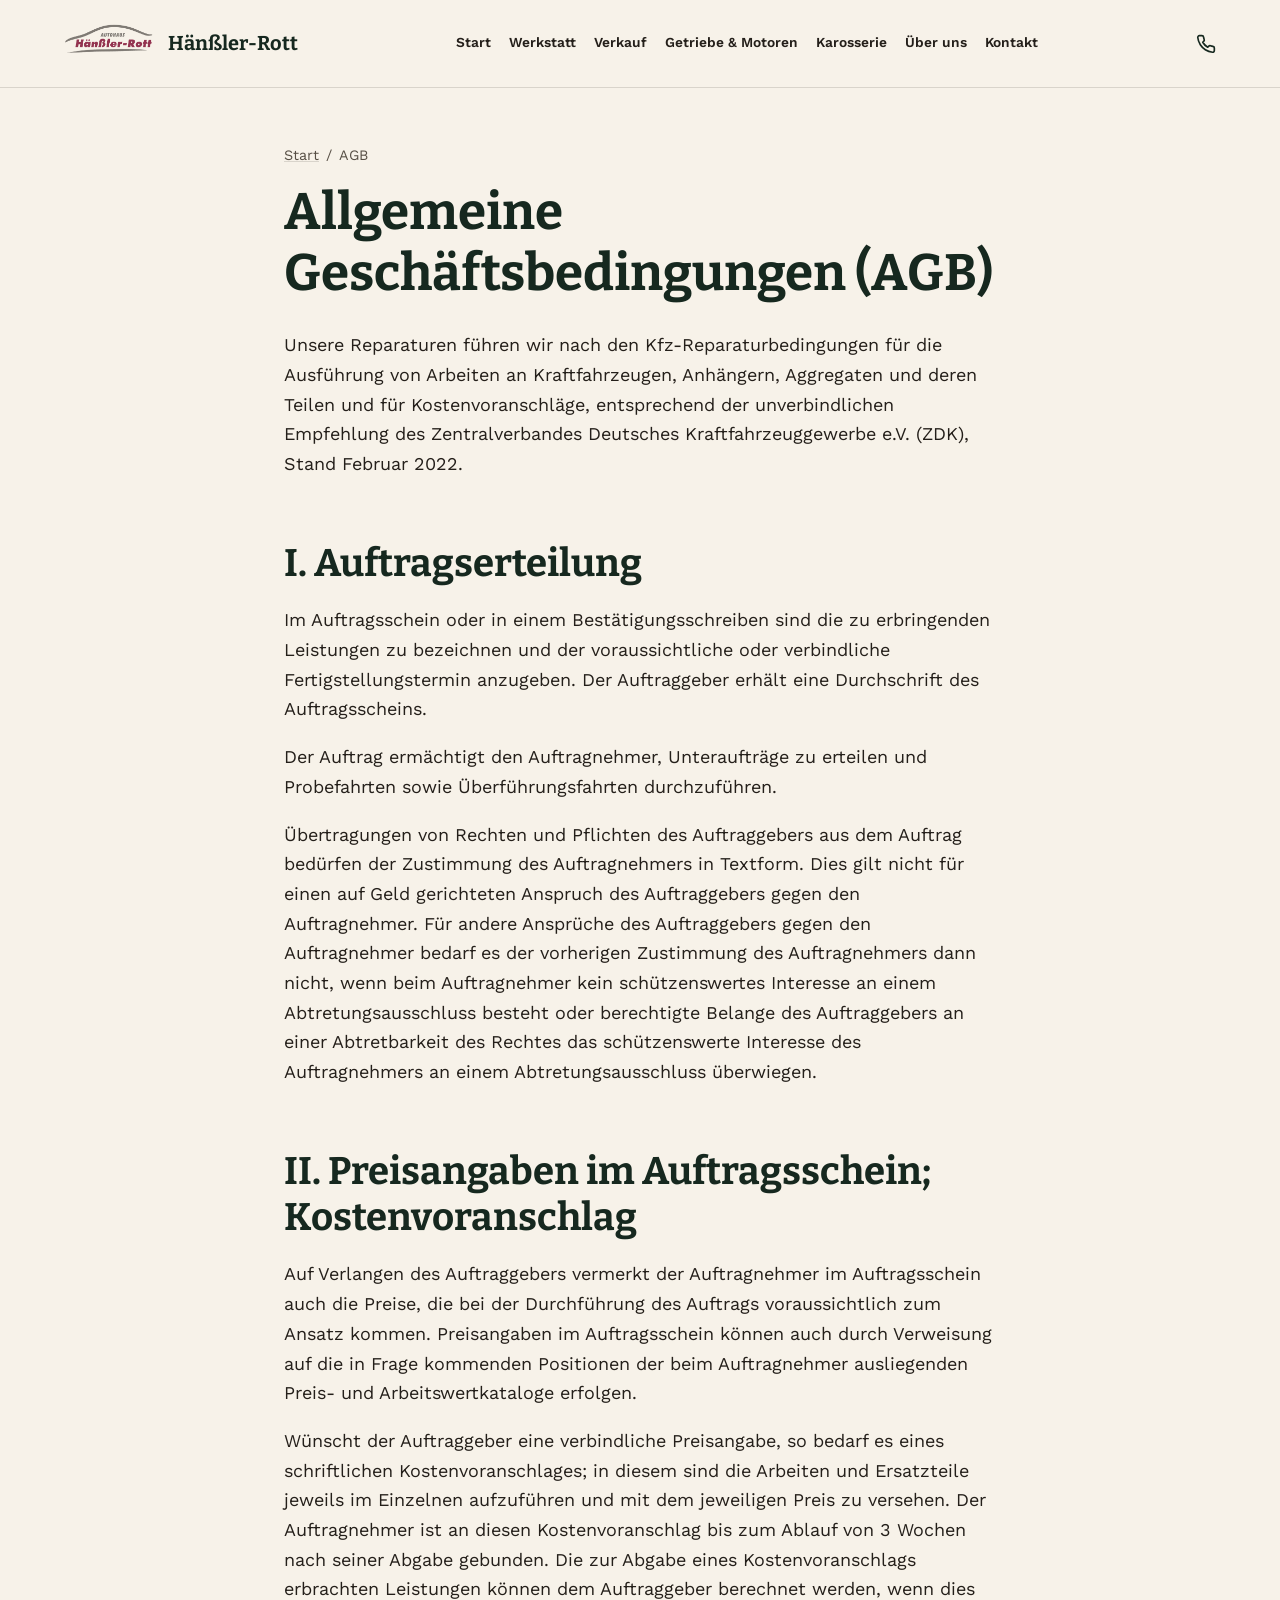
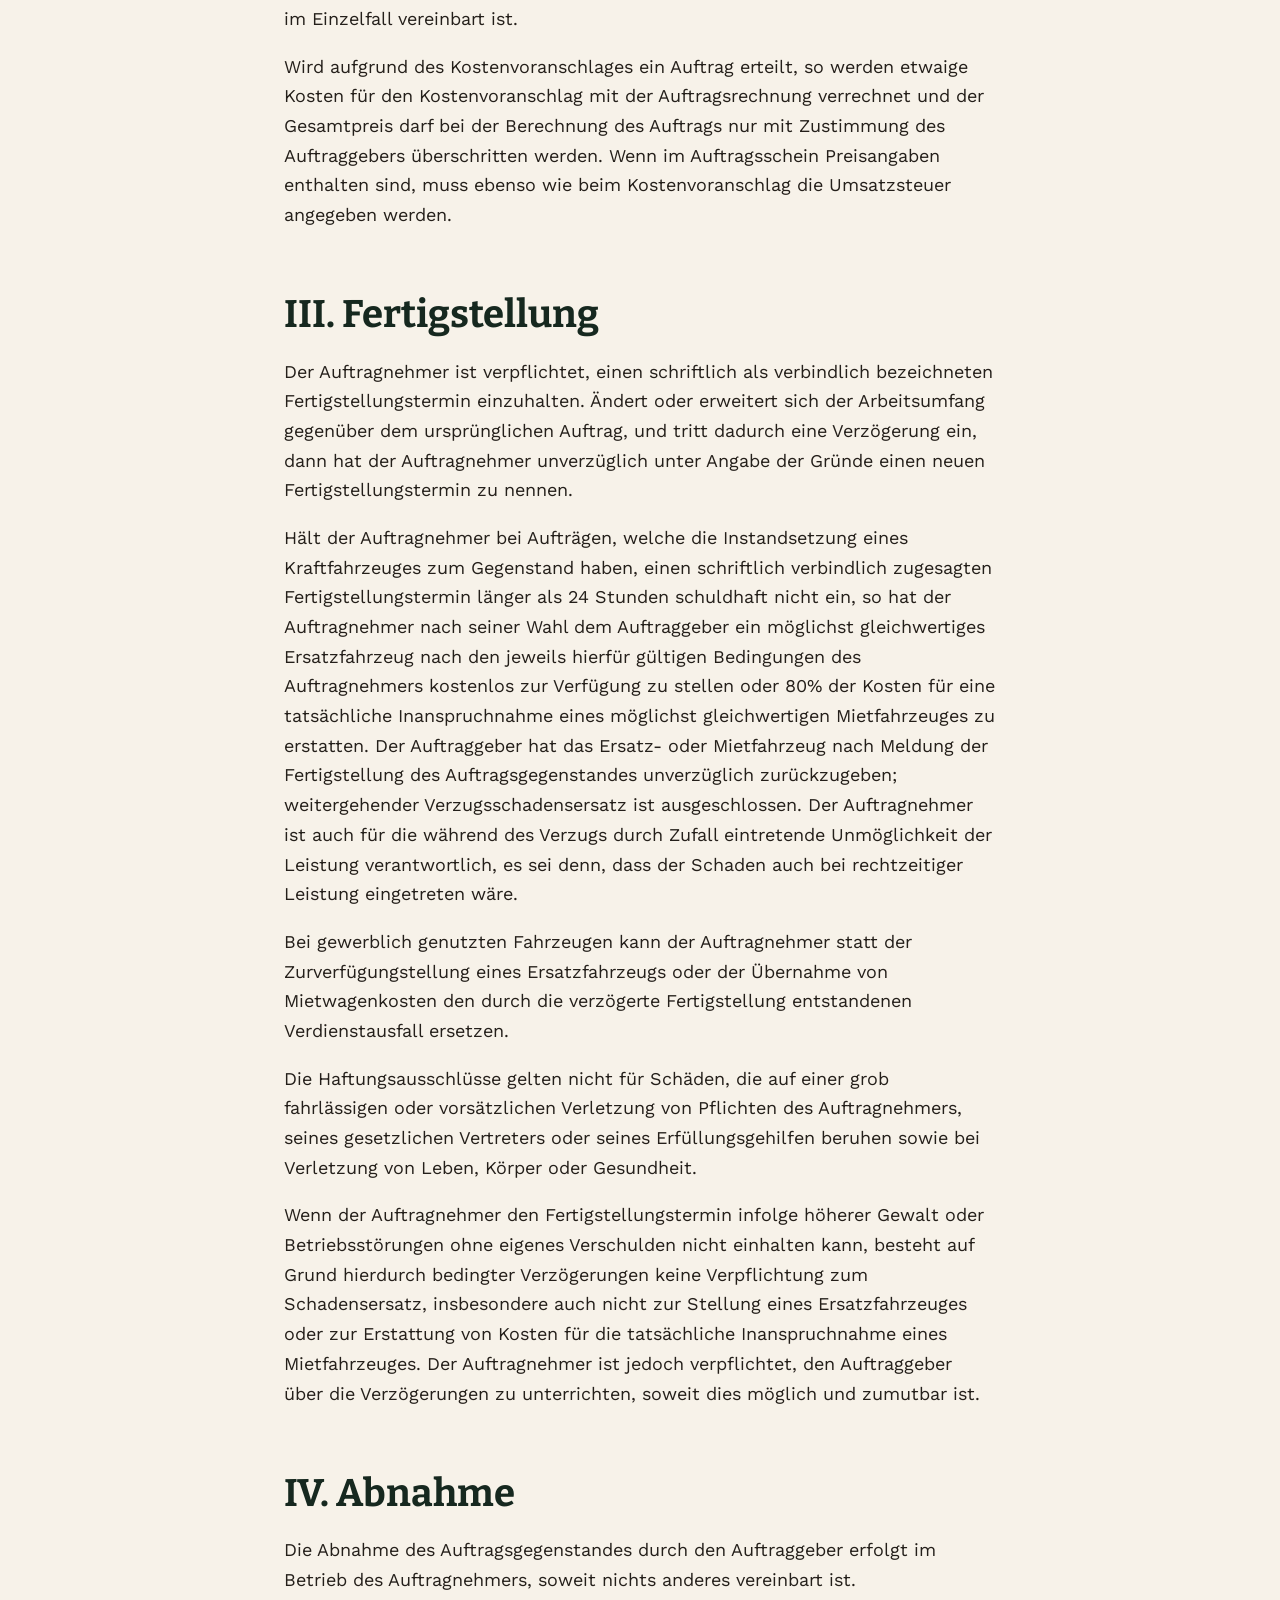
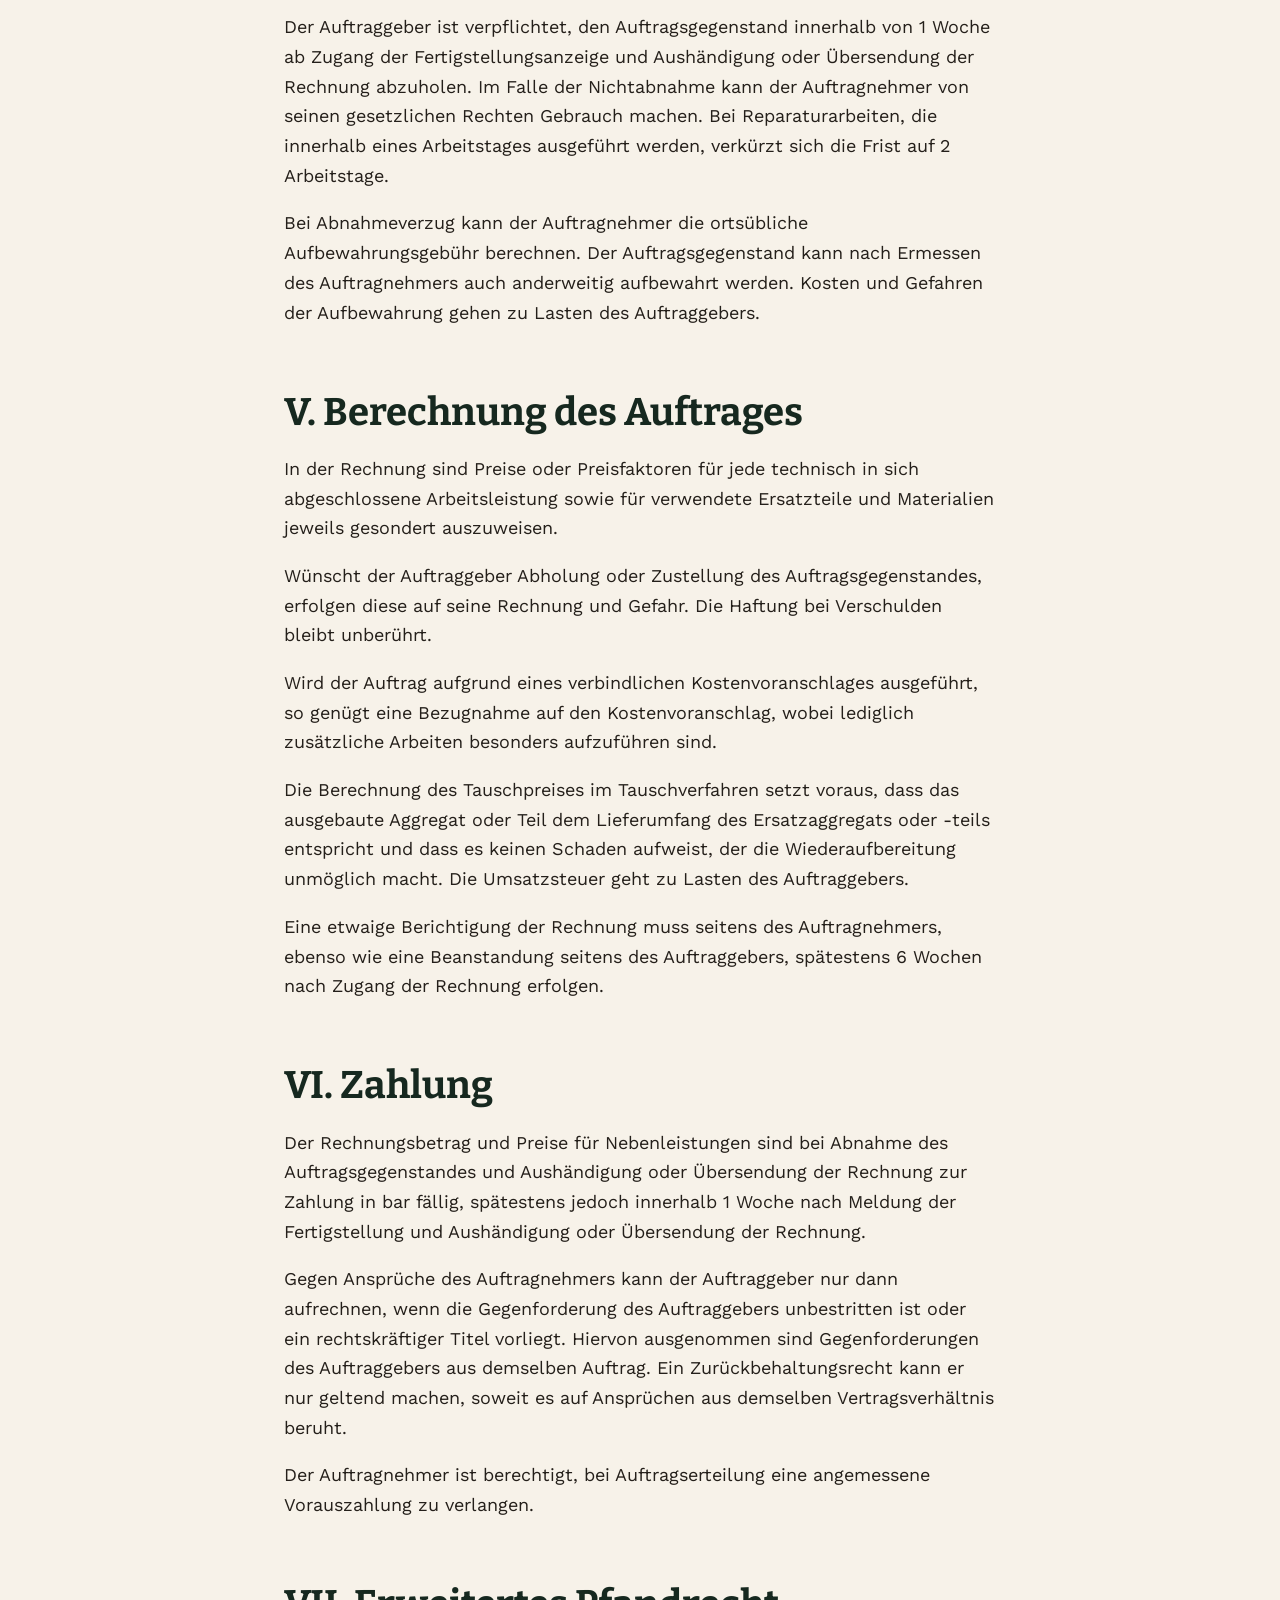
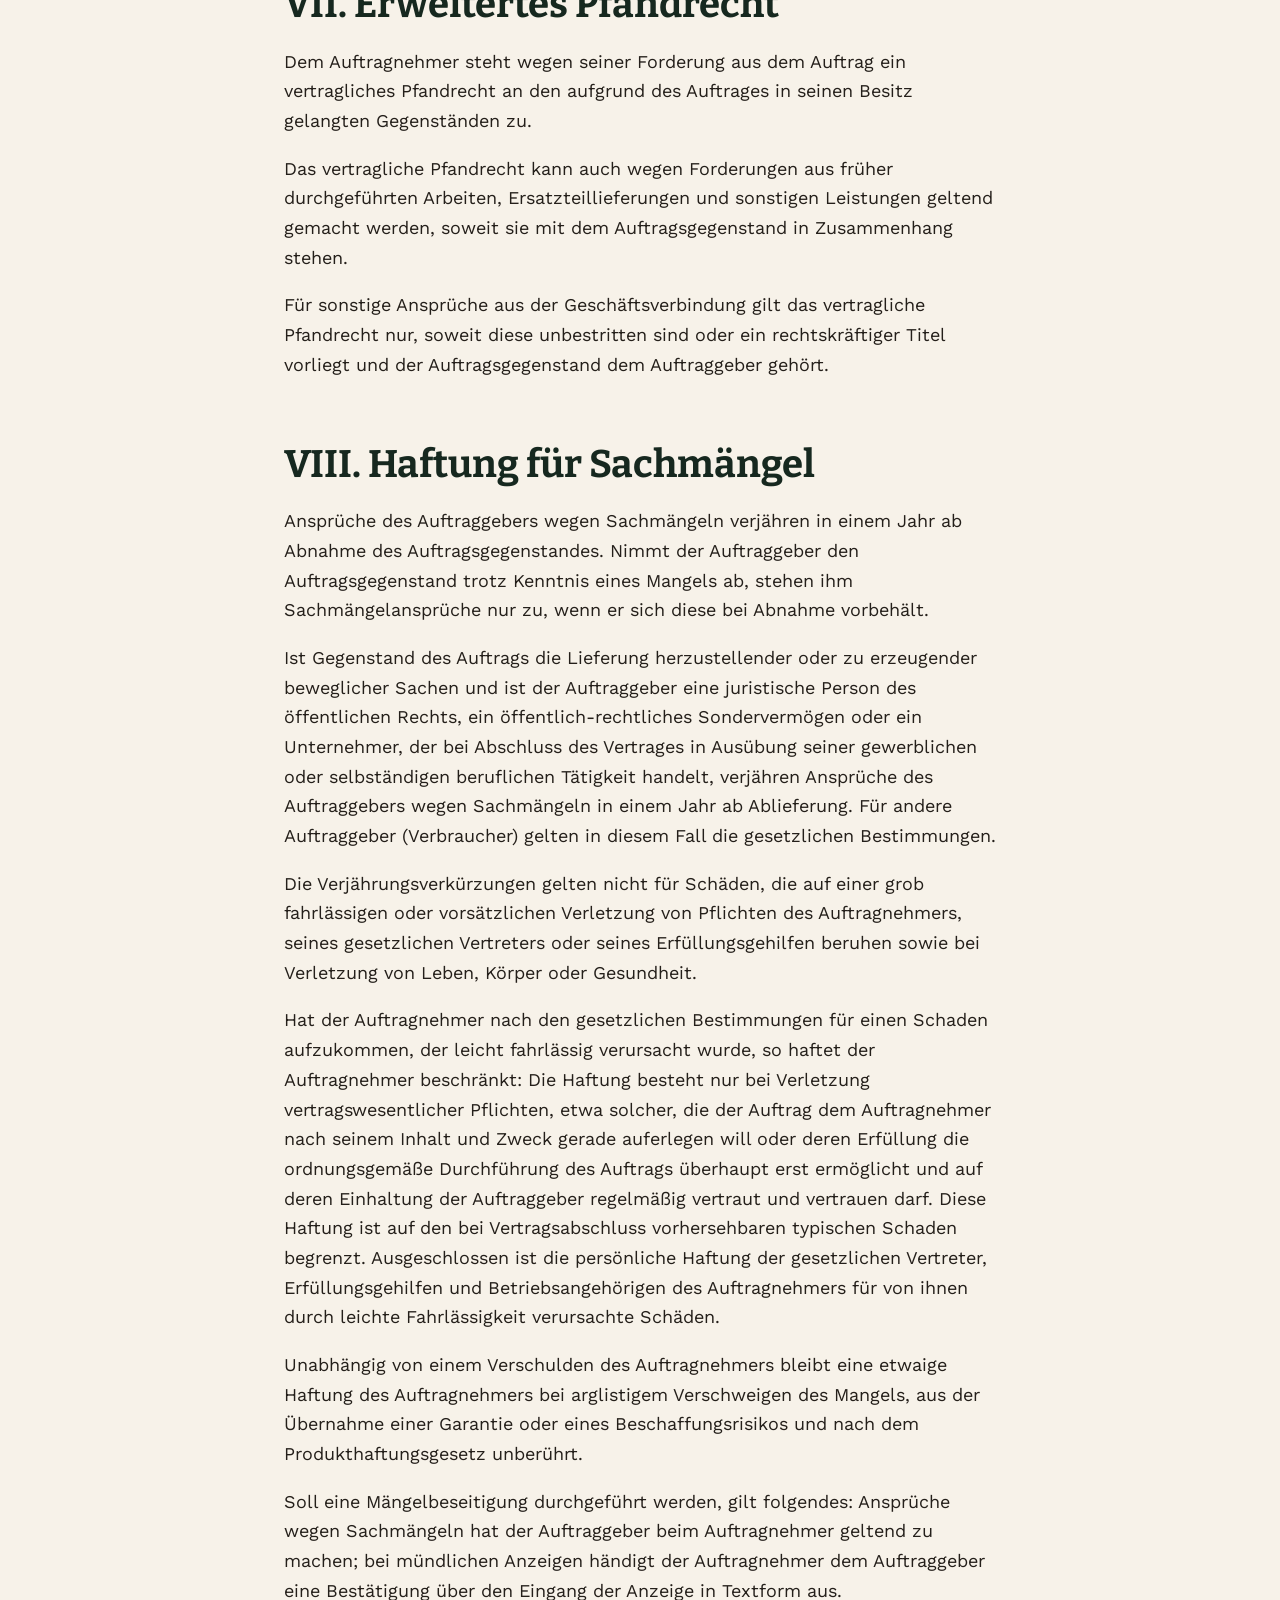
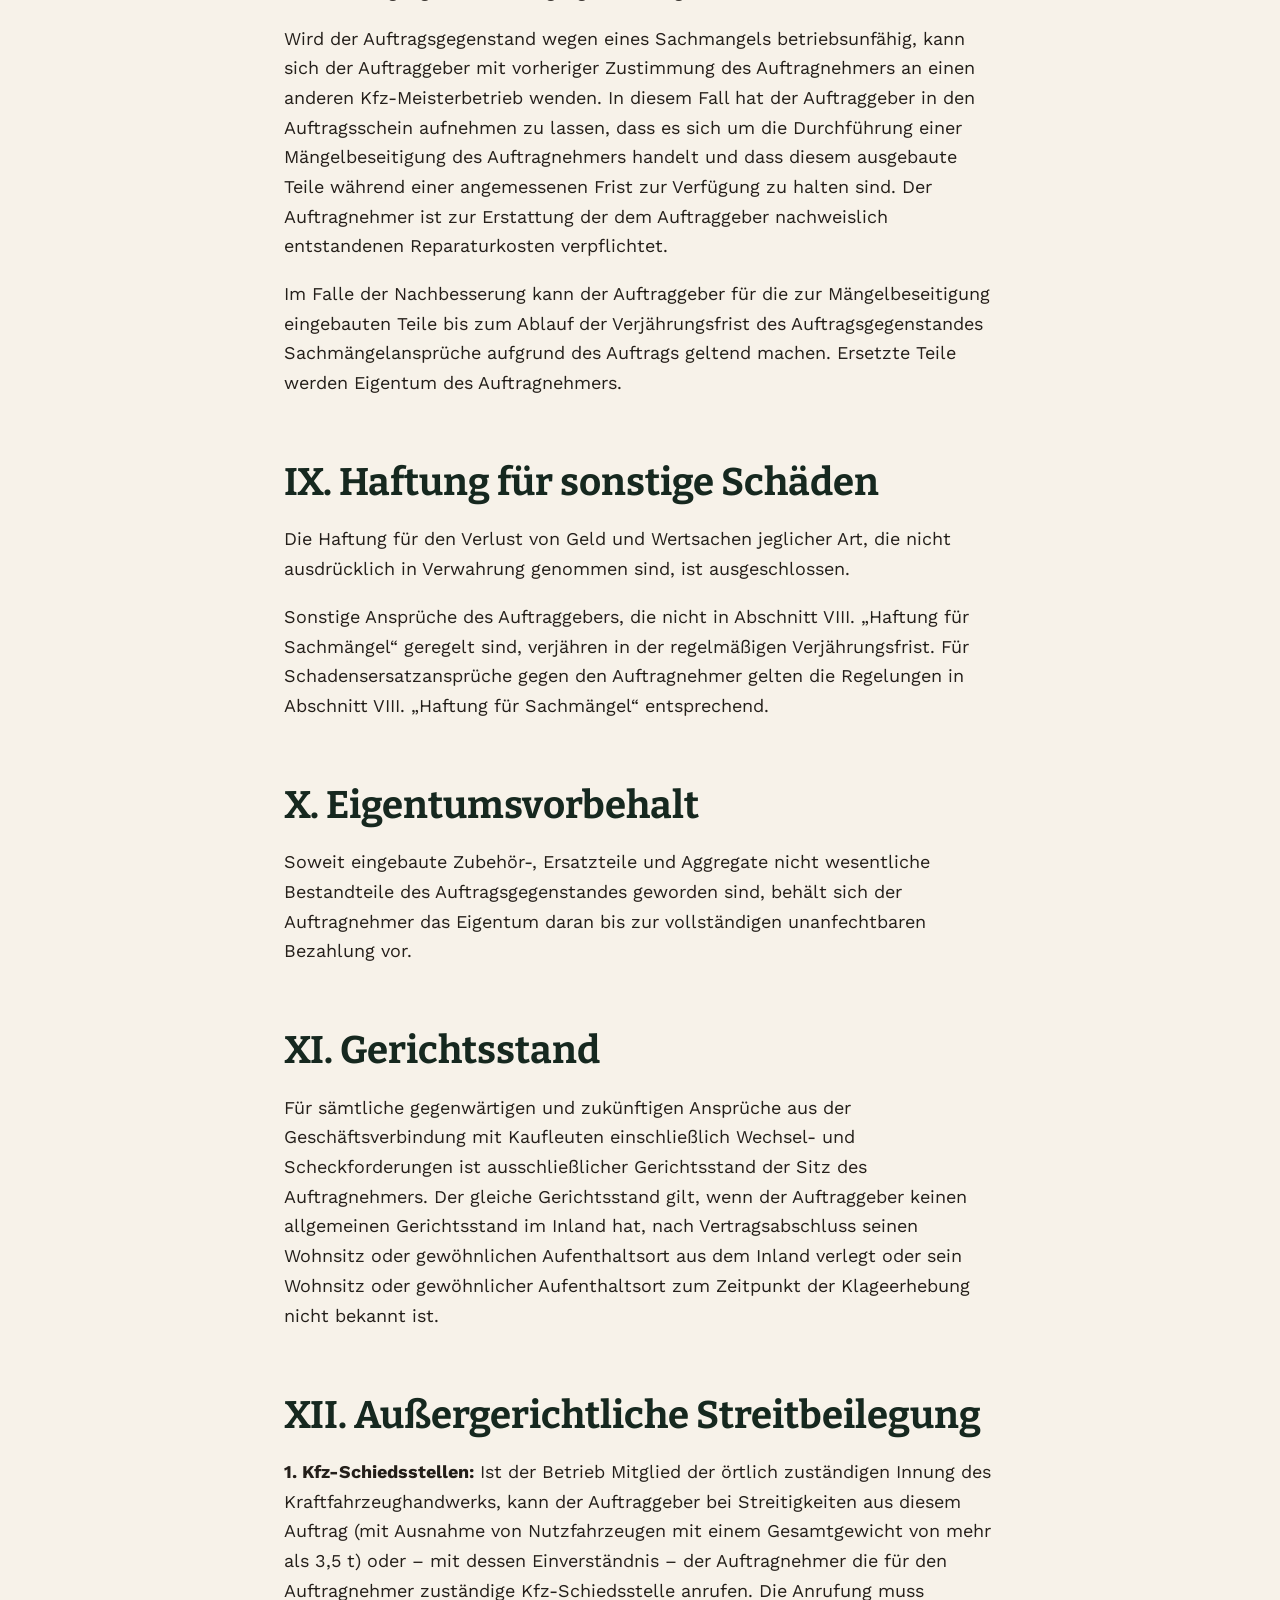
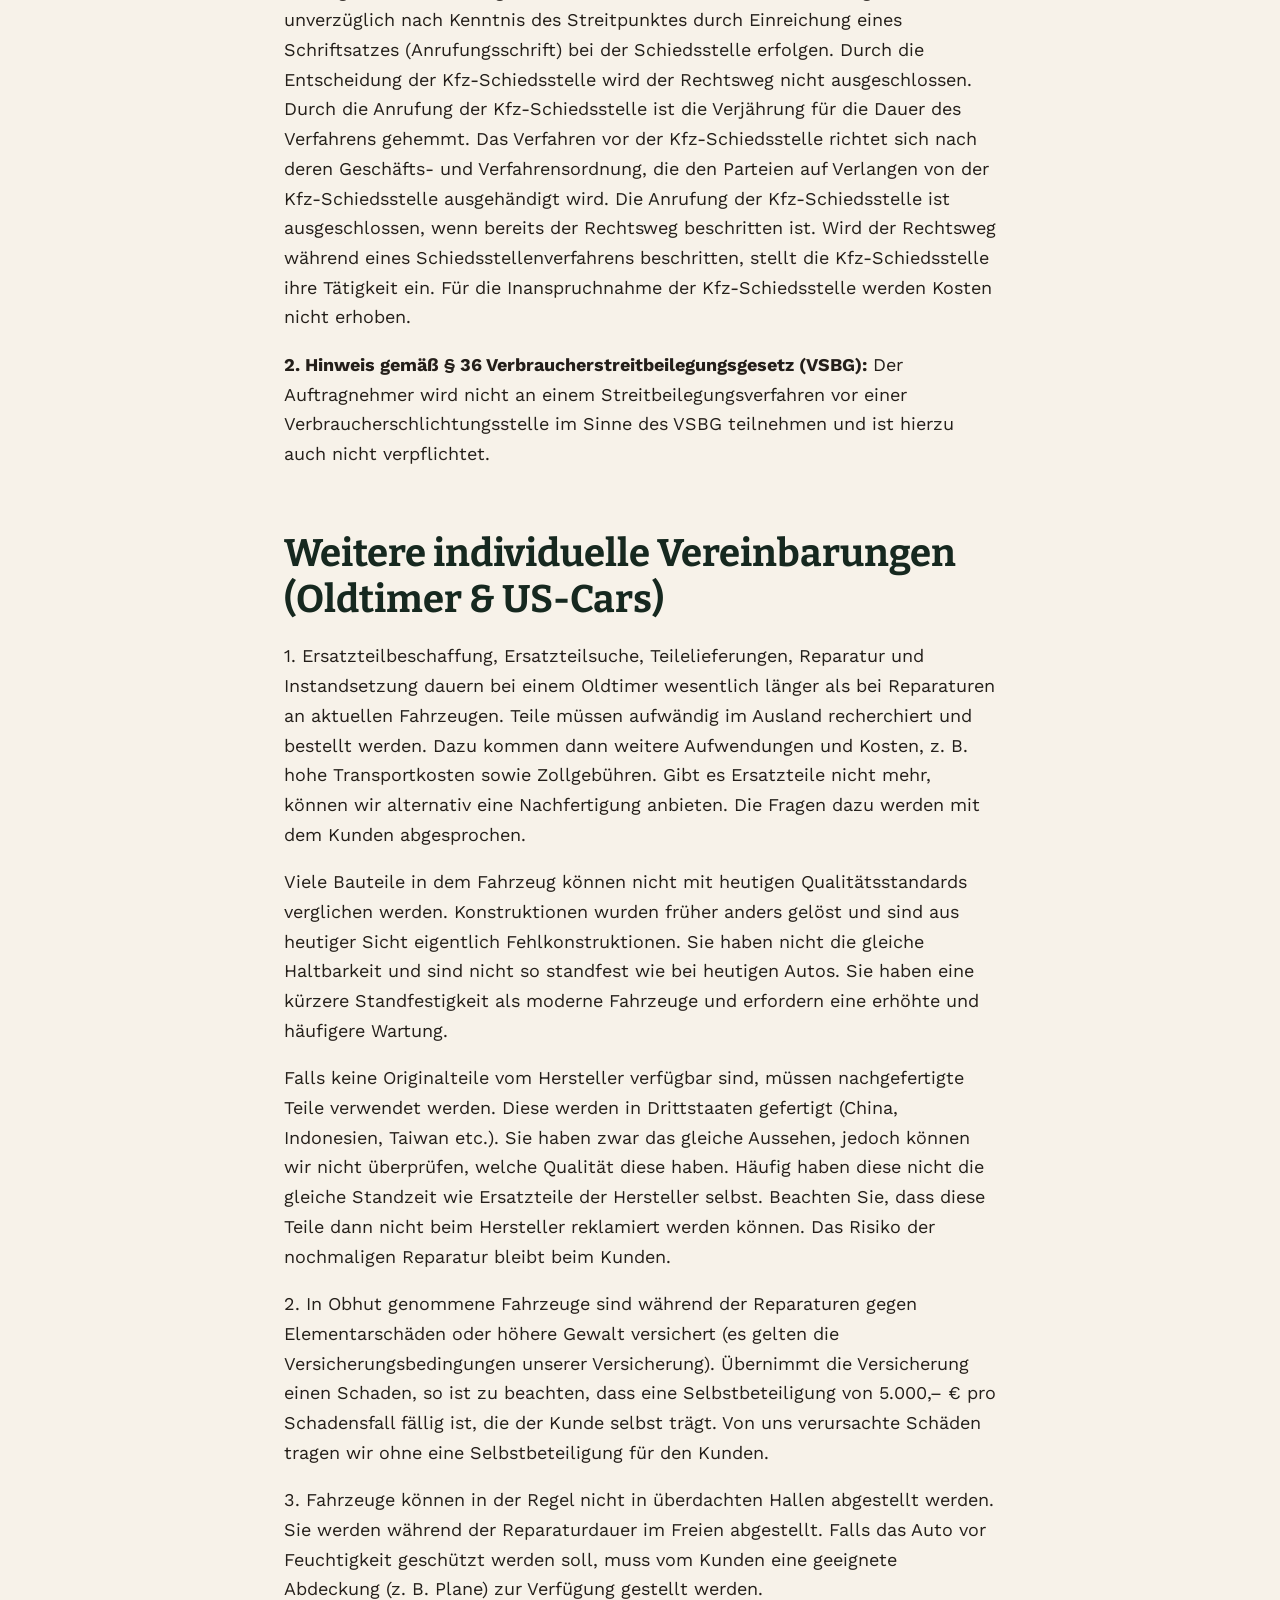
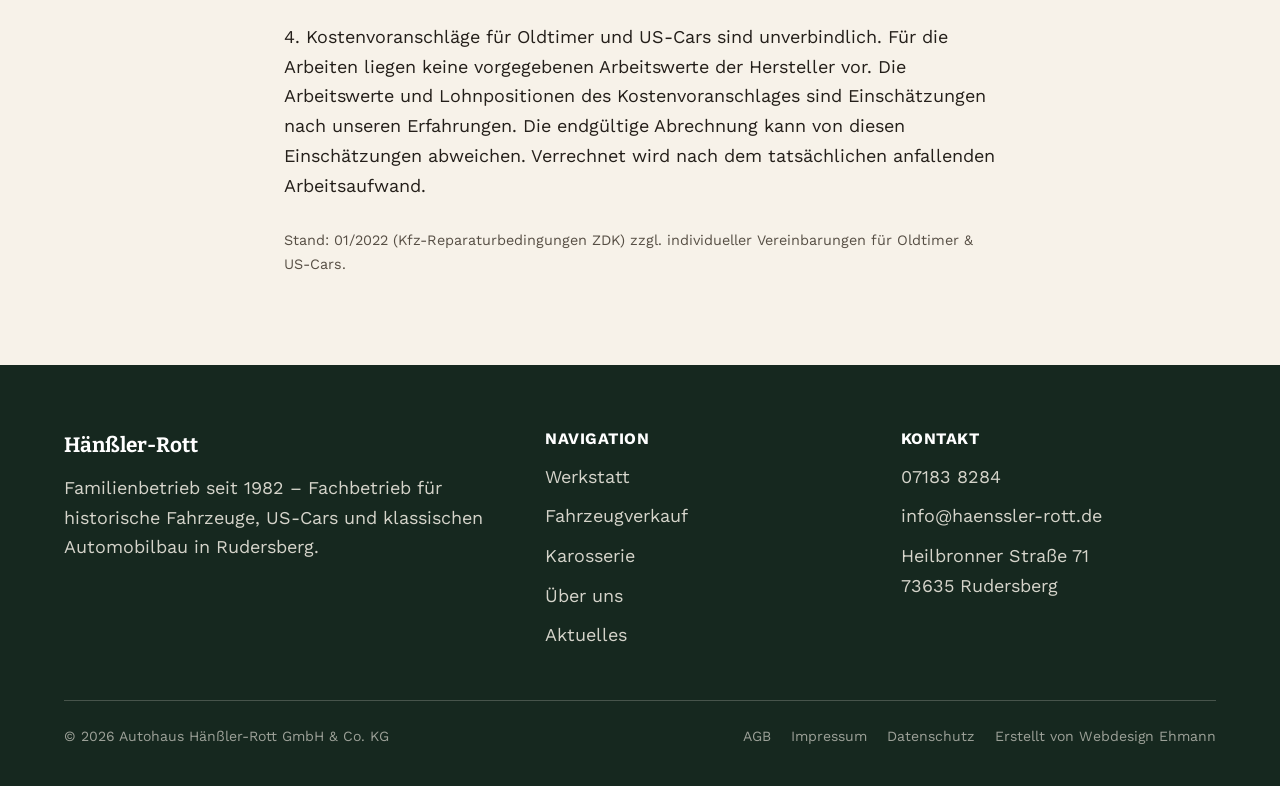
==== commit 97e1b976: "Add footer credit link to Webdesign Ehmann" ====
--- a/agb.html
+++ b/agb.html
@@ -6,7 +6,7 @@
 <meta name="description" content="Allgemeine Geschäftsbedingungen (AGB) von Autohaus Hänßler-Rott für Reparaturaufträge, inkl. besonderer Regelungen für Oldtimer und US-Cars.">
 <title>AGB – Autohaus Hänßler-Rott</title>
 <link rel="stylesheet" href="css/fonts.css">
-<link rel="stylesheet" href="css/style.css?v=2">
+<link rel="stylesheet" href="css/style.css?v=8">
 </head>
 <body>
 
@@ -159,6 +159,7 @@
         <li><a href="agb.html">AGB</a></li>
         <li><a href="impressum.html">Impressum</a></li>
         <li><a href="datenschutz.html">Datenschutz</a></li>
+        <li><a href="https://www.webdesign-ehmann.de" target="_blank" rel="noopener">Erstellt von Webdesign Ehmann</a></li>
       </ul>
     </div>
   </div>
--- a/css/style.css
+++ b/css/style.css
@@ -297,69 +297,146 @@
   .site-header__logo-img { height: 38px; }
 }
 
-/* ── Hero ────────────────────────────────────────────────────── */
-.hero {
+/* ── Unterseiten: zwei Layouts je Breakpoint ─────────────────────
+   Mobil (.page-header + .page-banner): Text getrennt vom Foto in
+   einem eigenen Farbfeld, Foto als reiner Streifen darunter.
+   Desktop (.page-hero-full): "ganz normal" — Text liegt wieder auf
+   dem Foto, wie ursprünglich und wie auf der Startseite. */
+.page-header {
+  background: var(--color-green-900);
+  color: var(--color-white);
+  padding: 48px 0 40px;
+}
+.page-header h1 { color: var(--color-white); margin-bottom: 0.4em; }
+.hero__lead { font-size: 1.2rem; max-width: 55ch; color: rgba(255,255,255,0.92); }
+.hero__ctas { display: flex; flex-wrap: wrap; gap: 16px; margin-top: 32px; }
+
+.page-banner { width: 100%; overflow: hidden; aspect-ratio: 16/5; }
+.page-banner img { width: 100%; height: 100%; object-fit: cover; display: block; }
+
+.page-hero-full {
   position: relative;
   color: var(--color-white);
   display: flex;
-  align-items: flex-end;
-  min-height: 78vh;
-}
-.hero__bg {
+  align-items: center;
+  min-height: 58vh;
+}
+.page-hero-full__bg {
   position: absolute;
   inset: 0;
   background-size: cover;
   background-position: center;
 }
-.hero__bg::after {
+.page-hero-full__bg::after {
   content: '';
   position: absolute;
   inset: 0;
-  background: linear-gradient(180deg, rgba(20,32,25,0.45) 0%, rgba(20,32,25,0.68) 55%, rgba(16,24,19,0.94) 100%);
-}
-.hero__content {
+  background: linear-gradient(180deg, rgba(18,28,22,0.55) 0%, rgba(18,28,22,0.74) 100%);
+}
+.page-hero-full__content { position: relative; padding: 64px 0; max-width: 760px; }
+.page-hero-full h1 { color: var(--color-white); }
+.page-hero-full .hero__lead { font-size: 1.05rem; }
+
+/* Je Breakpoint ist nur eine der beiden Varianten sichtbar */
+@media (max-width: 640px) { .page-hero-full { display: none; } }
+@media (min-width: 641px) { .page-header, .page-banner { display: none; } }
+
+/* ── Startseite: zwei komplett unterschiedliche Layouts ─────────
+   Desktop (.hero-full): der "ganz normale" klassische Foto-Hero mit
+   Anmoderation, Überschrift, Text und Buttons zusammen auf dem Bild —
+   auf großer Breite wirkt das nicht überladen.
+   Mobil (.home-hero + .home-intro): Foto zeigt nur die Überschrift,
+   der Rest folgt sauber getrennt darunter (siehe Feedback weiter
+   oben). Beide Varianten liegen im HTML, CSS blendet je Breakpoint
+   die passende ein/aus. */
+.hero-full {
   position: relative;
-  padding: 64px 0 72px;
-  max-width: 760px;
-}
-.hero__title { color: var(--color-white); }
-.hero__lead { font-size: 1.2rem; max-width: 55ch; color: rgba(255,255,255,0.92); }
-.hero__ctas { display: flex; flex-wrap: wrap; gap: 16px; margin-top: 32px; }
-
-.page-hero {
-  min-height: 42vh;
-  align-items: center;
-}
-.page-hero .hero__content { padding: 56px 0; }
-.page-hero .hero__lead { font-size: 1.05rem; }
-/* Kleinere Heroes brauchen ein gleichmäßigeres, dunkleres Scrim, damit die
-   Schrift unabhängig vom Bildinhalt (Werkzeug, Motorteile etc.) lesbar
-   bleibt, statt sich auf den vertikalen Verlauf zu verlassen. */
-.page-hero .hero__bg::after {
-  background: linear-gradient(180deg, rgba(18,28,22,0.72) 0%, rgba(18,28,22,0.8) 100%);
-}
-
+  color: var(--color-white);
+  display: flex;
+  align-items: flex-end;
+  min-height: 66vh;
+}
+.hero-full__bg {
+  position: absolute;
+  inset: 0;
+  background-size: cover;
+  background-position: center;
+}
+.hero-full__bg::after {
+  content: '';
+  position: absolute;
+  inset: 0;
+  background: linear-gradient(180deg, rgba(20,32,25,0.35) 0%, rgba(20,32,25,0.6) 55%, rgba(16,24,19,0.9) 100%);
+}
+.hero-full__content { position: relative; padding: 64px 0 72px; max-width: 760px; }
+.hero-full h1 { color: var(--color-white); }
+
+.home-hero {
+  position: relative;
+  min-height: 52vh;
+  display: flex;
+  align-items: flex-end;
+  color: var(--color-white);
+}
+.home-hero__bg {
+  position: absolute;
+  inset: 0;
+  background-size: cover;
+  background-position: center;
+}
+.home-hero__bg::after {
+  content: '';
+  position: absolute;
+  inset: 0;
+  background: linear-gradient(180deg, rgba(16,24,19,0.05) 0%, rgba(15,23,18,0.75) 100%);
+}
+.home-hero__content { position: relative; padding: 40px 0; }
+.home-hero h1 { color: var(--color-white); margin: 0; }
+
+.home-intro { padding: 40px 0 8px; }
+.home-intro .eyebrow { display: block; }
+
+/* Nur eine der beiden Varianten ist je Breakpoint sichtbar */
+.home-hero, .home-intro { display: none; }
 @media (max-width: 640px) {
-  .hero { min-height: 0; }
-  .hero__bg::after {
-    background: linear-gradient(180deg, rgba(18,28,22,0.6) 0%, rgba(16,24,19,0.82) 60%, rgba(14,21,17,0.95) 100%);
+  .hero-full { display: none; }
+  .home-hero { display: flex; }
+  .home-intro { display: block; }
+}
+.home-intro p.lead { font-size: 1.15rem; color: var(--color-ink-soft); max-width: 68ch; margin: 0.6em 0 0; }
+
+@media (max-width: 640px) {
+  .page-header { padding: 36px 0 32px; }
+  .home-hero { min-height: 38vh; }
+  .home-hero__content { padding: 28px 0; }
+  .home-intro { padding: 32px 0 4px; }
+  .hero__lead { font-size: 1rem; }
+  .hero__ctas {
+    flex-direction: column;
+    align-items: flex-start;
+    margin-top: 22px;
+    gap: 14px;
   }
-  .hero__content { padding: 44px 0 40px; }
-  .hero__lead { font-size: 1.05rem; }
-  .hero__ctas { flex-direction: column; align-items: stretch; margin-top: 24px; gap: 12px; }
-
-  .page-hero { min-height: 0; }
-  .page-hero .hero__content { padding: 36px 0; }
-  .page-hero .hero__bg::after {
-    background: rgba(17,26,21,0.8);
+  .hero__ctas .btn--primary { padding: 0.8em 1.5em; font-size: 1rem; }
+  .hero__ctas .btn--outline {
+    border: none;
+    padding: 0.2em 0;
+    text-decoration: underline;
+    text-underline-offset: 3px;
   }
+  .page-banner,
+  .page-banner--home { aspect-ratio: 4/3; }
 }
 
 /* ── Trust Bar ───────────────────────────────────────────────── */
+/* Bewusst HELL statt dunkel: direkt nach dem dunklen Hero würde ein
+   zweiter dunkler Block wie eine durchgehende dunkle Wand wirken
+   ("vollgepackt"). Die helle Leiste schafft einen klaren Wechsel/Atmer. */
 .trust-bar {
-  background: var(--color-green-800);
-  color: var(--color-cream);
-  padding: 22px 0;
+  background: var(--color-cream-alt);
+  color: var(--color-green-900);
+  padding: 26px 0;
+  border-bottom: 1px solid var(--color-border);
 }
 .trust-bar__list {
   display: flex;
@@ -372,11 +449,11 @@
   text-align: center;
 }
 .trust-bar__list li { flex: 1 1 200px; }
-.trust-bar__list strong { display: block; font-size: 1.5rem; color: var(--color-brass-light); margin-bottom: 2px; }
+.trust-bar__list strong { display: block; font-size: 1.5rem; color: var(--color-brass-dark); margin-bottom: 2px; }
 
 @media (max-width: 640px) {
-  .trust-bar { padding: 32px 0; }
-  .trust-bar__list { gap: 22px; }
+  .trust-bar { padding: 28px 0; }
+  .trust-bar__list { gap: 20px; }
 }
 
 /* ── Cards: Leistungen ───────────────────────────────────────── */
